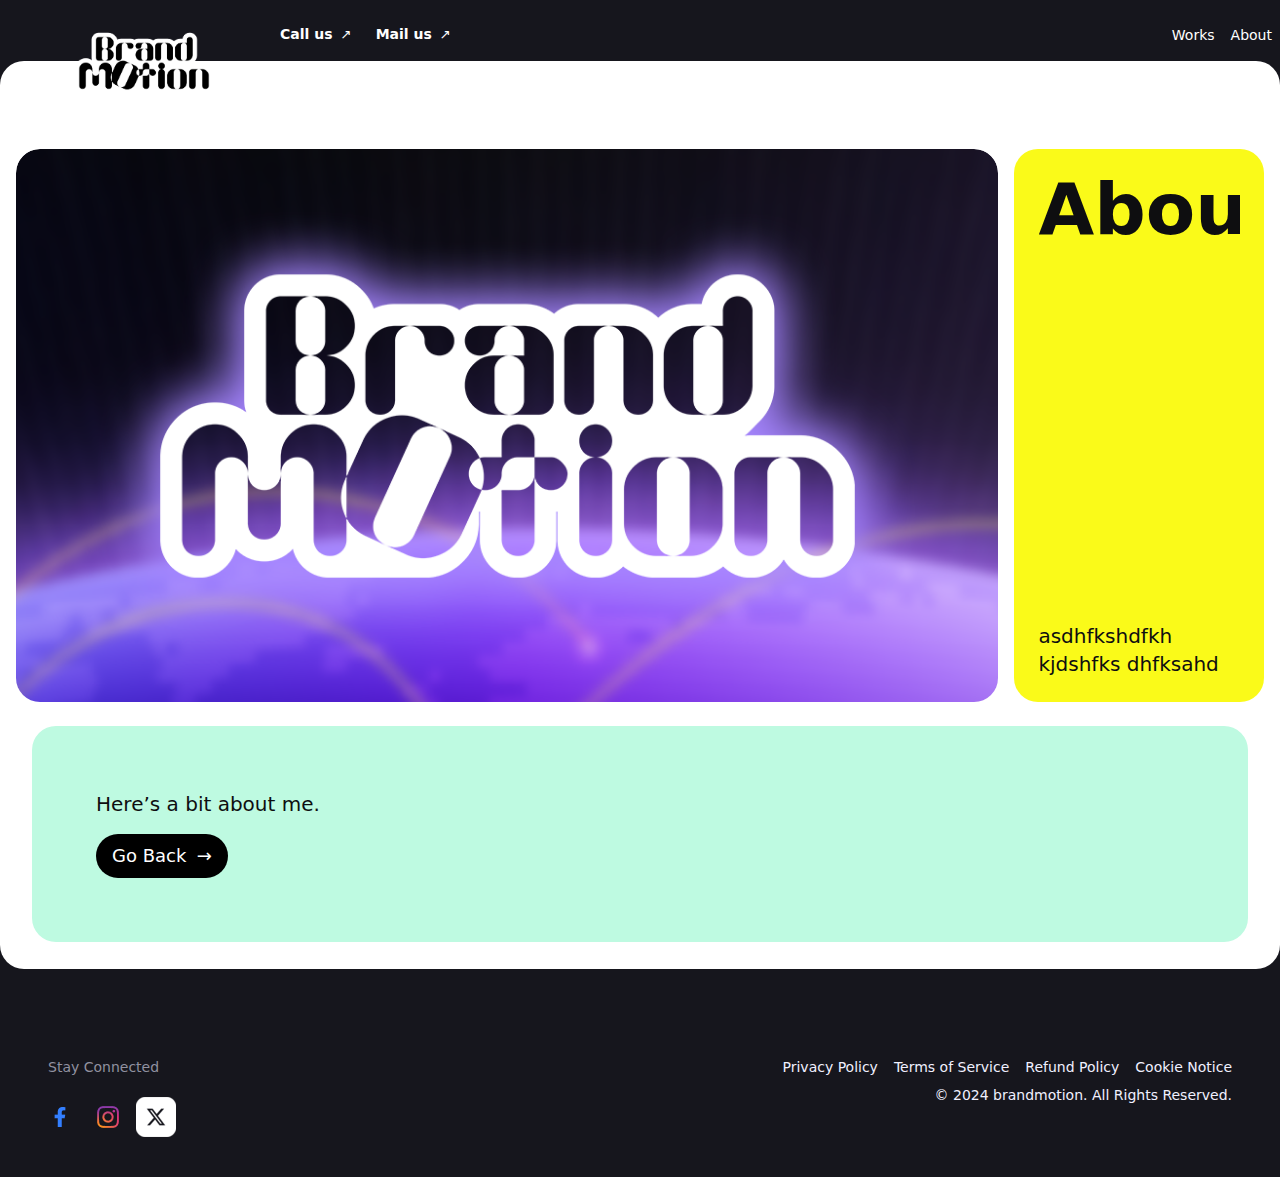
==== about/index.html @ 3990bb7c "1st commit" ====
<!DOCTYPE html>
<html lang="en" class="h-full min-h-screen font-sans subpixel-antialiased bg-twitch-eigengrau">
<head>
    <meta charset="utf-8">
    <meta name="viewport" content="width=device-width,initial-scale=1">
    <link rel="stylesheet" href="/css/app.css">
    <link rel="shortcut icon" href="/favicon.ico">
    <link rel="icon" type="image/png" sizes="16x16" href="/images/favicon-16x16.png">
    <link rel="icon" type="image/png" sizes="32x32" href="/images/favicon-32x32.png">
    <title>About | Brand Motion</title>
    
</head>
<body class="relative flex flex-col h-full min-h-screen">
    
<div class="z-10 flex flex-col -mb-6 text-white transition grow">
    <div class="hidden w-full mx-auto h-36 max-w-screen-2xl xl:inline-block">
  <nav class="w-full mx-auto text-white max-w-screen-2xl">
      <div class="relative z-10 flex flex-row items-center px-2">
          <div class="relative flex items-center justify-center w-48 mt-2 ml-10 shrink-0"><a
                  href="/" class="w-full aspect-w-2 aspect-h-1"><img
                      alt="Twitchcon Home" class="object-contain w-full h-full -mt-2"
                      src="/images/tc23_logo_clean.png"></a></div>
          <div class="flex flex-col justify-between flex-1 h-full py-6 ml-10 text-sm">
              <div>
                  <div class="flex flex-row items-center justify-center text-sm">
                      <div class="flex">
                          <div class="flex flex-row items-center gap-x-6">
                              <div class="flex flex-col"><a href="/about"
                                      class="group"><span
                                          class="arrow-↗ after:ml-2 group-hover:after:animate-[ne-arrow_.4s_ease-in_forwards]"><span
                                              class="font-semibold">Call us</span></span>
                                      <span class="block opacity-70"> </span></a></div>
                              <div class="flex flex-col"><a href="/"
                                      class="group"><span
                                          class="arrow-↗ after:ml-2 group-hover:after:animate-[ne-arrow_.4s_ease-in_forwards]"><span
                                              class="font-semibold">Mail us</span></span>
                                      <span class="block opacity-70"></span></a></div>
                          </div>
                      </div>
                      <div class="flex grow"></div>
                      <div>
                          <div class="flex flex-row items-center justify-center space-x-4 text-sm shrink-0"><a
                                  href="/posts/">Works</a>
                              <a href="/about/" target="_blank">About</a>
                          </div>
                      </div>
                  </div>
              </div>
              <div class="flex flex-row items-center h-10 mt-6 mr-4">
                  <div class="pr-4 my-auto grow">
                      <ul class="flex flex-row items-center text-base gap-x-6 text-twitch-eigengrau"></ul>
                  </div>
                  <div class="ml-auto text-black">
                      <ul class="flex gap-4"></ul>
                  </div>
              </div>
          </div>
      </div>
  </nav>
</div>
<nav class="z-50 w-full bg-twitch-white xl:hidden">
  <div class="relative overflow-y-scroll text-black bg-white" id="mobileMenuContainer">
      <div>
          <div class="flex flex-row items-center w-full px-2">
              <div class="flex items-start w-1/2 my-4 h-14"><a href="/"><img
                          aria-label="Mobile Navigation Icon" aria-haspopup="true" class="h-[72px] w-32"
                          src="/images/tc23_logo_no-pill.png" alt="TwitchCon Home"></a></div>
              <div class="flex items-start justify-end w-1/2 h-12 mr-3">
                  <button
                      id="menuToggleButton"
                      class="w-12 h-12 rounded-full"
                      aria-label="Open Menu">
                      <svg width="48" height="48" fill="none"
                          xmlns="http://www.w3.org/2000/svg" class="menu-icon">
                          <rect width="48" height="48" rx="24" fill="#9146ff"></rect>
                          <path fill="#fff" d="M15 18h18v2H15zm0 5h18v2H15zm0 5h12v2H15z"></path>
                      </svg>
                      <svg width="48" height="48" fill="none" xmlns="http://www.w3.org/2000/svg"
                          class="close-icon hidden">
                          <rect width="48" height="48" rx="24" fill="#9146ff"></rect>
                          <path
                              d="M18.414 17 17 18.414l5.588 5.588L17 29.59l1.414 1.414 5.588-5.588 5.588 5.588 1.414-1.414-5.588-5.588 5.588-5.588L29.59 17l-5.588 5.588L18.414 17z"
                              fill="#fff"></path>
                      </svg>
                  </button>
              </div>
          </div>
      </div>
      <div class="w-full py-2 overflow-x-auto bg-white-300 no-scrollbar">
          <div class="flex w-full mx-4">
              <ul class="flex flex-row items-center justify-center my-auto gap-x-2">
                  <li class="flex"><a href="/posts"
                          class="bg-black text-twitch-white text-lg px-4 py-2 max-w-full inline-block rounded-full truncate shrink-0">Featured Works</a></li>
                  <li class="flex"><a href="/about"
                          class="bg-black text-twitch-white text-lg px-4 py-2 max-w-full inline-block rounded-full truncate shrink-0">Contact us</a></li>
              </ul>
          </div>
      </div>
      <div class="z-50 w-full h-full mt-4 overflow-y-auto transition-all hidden" id="mobileNav">
          <ul class="flex flex-col gap-4">
              <li><a href="/about"
                      class="relative flex px-8 py-8 mx-8 bg-twitch-widow/20 hover:bg-widow/70 rounded-xl arrow-ne"><span
                          class="font-medium">About</span>:
                      <span class="mr-1 font-semibold"></span></a></li>
              <li><a href="/posts"
                      class="relative flex px-8 py-8 mx-8 bg-twitch-widow/20 hover:bg-widow/70 rounded-xl arrow-ne"><span
                          class="font-medium">Works</span>:
                      <span class="mr-1 font-semibold"></span></a></li>
          </ul>
          <ul class="flex flex-col gap-4"></ul>
          <ul class="flex flex-col mx-8 mt-8 text-black shrink-0">
              <li class="py-2 border-b"><a
                      href="/posts/"
                      target="_blank">Works</a></li>
              <li class="py-2 border-b"><a href="/about/"
                      target="_blank">About</a></li>
          </ul>
      </div>
  </div>
</nav>

<script>
  document.getElementById('menuToggleButton').addEventListener('click', function () {
    const mobileNav = document.getElementById('mobileNav');
    const menuIcon = document.querySelector('.menu-icon');
    const closeIcon = document.querySelector('.close-icon');

    mobileNav.classList.toggle('hidden');
    menuIcon.classList.toggle('hidden');
    closeIcon.classList.toggle('hidden');
  });
</script>

    <div class="w-full h-full pt-2 xl:pt-20 xl:-mt-[72px] pb-2 mx-auto space-y-2 bg-white lg:space-y-4 text-twitch-eigengrau rounded-b-3xl xl:rounded-3xl max-w-screen-2xl grow">
        <div :aria-hidden=showMobileNav class="w-full h-full pt-2 xl:pt-20 xl:-mt-[72px] pb-2 mx-auto space-y-2 bg-white lg:space-y-4 text-twitch-eigengrau rounded-b-3xl xl:rounded-3xl max-w-screen-2xl grow">
            <div class="px-2 lg:px-4" tw-impression-id>
                <div class="relative flex flex-col gap-2 lg:gap-4 xl:flex-row">
                    <div class="overflow-hidden xl:w-4/5">
                        <div class="overflow-hidden rounded-3xl">
                            <div class="overflow-hidden bg-white rounded-t-xl lg:rounded-t-3xl">
                                <div class="aspect-w-16 aspect-h-9">
                                    <a href="https://brandmotion.github.io/web/about/">
                                        <div class="h-full">
                                            
                                                <img src="/images/2024-highlights-1.png" alt="About" class="object-cover w-full h-full">
                                            
                                        </div>
                                    </a>
                                </div>
                            </div>
                        </div>
                    </div>
                    <div class="xl:w-1/5">
                        <div class="bg-twitch-lightning text-twitch-black p-6 rounded-3xl h-full">
                            <div class="h-full overflow-hidden">
                                <div class="relative flex flex-col justify-between h-full">
                                    <div class="mb-8 text-4xl shrink-0 grow">
                                        <h1>About</h1>
                                    </div>
                                    <div x-data=emotify class="text-xl">
                                        asdhfkshdfkh kjdshfks dhfksahd 
                                    </div>
                                </div>
                            </div>
                        </div>
                    </div>
                </div>
                <br>
                <section class="mx-2 lg:mx-4 bg-twitch-droid text-twitch-black rounded-3xl" tw-impression-id>
                    <div class="flex flex-col">
                        <div class="relative grid h-full grid-cols-1 gap-6 p-4 lg:gap-16 lg:grid-cols-2 lg:items-start lg:p-16">
                            <div class="h-full col-span-1">
                                <div class="flex flex-col flex-1 h-full gap-4 grow shrink-0 mt-auto">
                                    <div x-data=emotify class="text-xl"><p><p>Here&rsquo;s a bit about me.</p>
</p></div>
                                    <div class="w-full mt-auto">
                                        <div class="flex w-full h-full pills">
                                            <ul class="flex flex-wrap h-full gap-2 w-full items-end" aria-label="Pills">
                                                <li class="flex">
                                                    <a href="/" class="bg-black text-twitch-white text-lg px-4 py-2 max-w-full inline-block rounded-full truncate shrink-0 arrow-e hover:after:animate-[e-arrow_.4s_ease-in_forwards]">
                                                        Go Back
                                                    </a>
                                                </li>
                                            </ul>
                                        </div>
                                    </div>
                                </div>
                            </div>
                        </div>
                    </div>
                </section>
            </div>
        </div>
    </div>
    </main>

















<footer class="relative pb-10 text-sm" aria-labelledby="footer-heading" tw-impression-id="footer">
	<div class="px-12 pt-12 mx-auto mt-6 max-w-screen-2xl lg:pt-16 text-twitch-ice">
		<div class="grid grid-cols-1 sm:grid-cols-2 gap-x-4">
			<div class="grid grid-cols-1 lg:grid-cols-2">
				<div>
					<div class="mb-5 font-medium text-twitch-metalgear">
						<h3>Stay Connected</h3>
					</div>
					<ul class="flex flex-row -mx-2 gap-x-2">
						
						<li><a href="https://www.facebook.com/brandmotion" target="_blank"><img
									src="/images/Facebook.png" alt="Facebook"></a></li>
						<li><a href="https://www.instagram.com/brandmotion/" target="_blank"><img
									src="/images/Instagram.png" alt="Instagram"></a></li>
						
						<li><a href="https://twitter.com/brandmotion" target="_blank"><img
									src="/images/x-update.png" alt="x"></a></li>
					</ul>
				</div>
				<div class="mb-8 space-y-10 lg:space-x-24 lg:space-y-0 lg:mb-0"></div>
			</div>
			<div>
				<div class="flex items-end sm:justify-end grow">
					<div class="flex flex-col gap-y-2">
						<ul class="flex flex-col h-full gap-4 mt-auto xl:items-end xl:justify-end xl:flex-row">
							<a href="/">
								<li>Privacy Policy</li>
							</a><a href="/">
								<li>Terms of Service</li>
							</a><a href="/">
								<li>Refund Policy</li>
							</a><a href="/">
								<li>Cookie Notice</li>
							</a></ul>
						<div class="flex lg:items-end lg:justify-end">© 2024 brandmotion. All Rights
							Reserved.</div>
					</div>
				</div>
			</div>
		</div>
	</div>
</footer>


</div>












    
    <script src="/js/app.js"></script>
</body>
</html>
---- css/app.css ----
@font-face {
  font-family: roobert tw;
  src: url(../fonts/RoobertTW-BoldItalic.woff2)format('woff2'), url(../fonts/RoobertTW-BoldItalic.woff)format('woff');
  font-weight: 700;
  font-style: italic;
  font-display: swap
}

@font-face {
  font-family: roobert tw;
  src: url(../fonts/RoobertTW-Bold.woff2)format('woff2'), url(../fonts/RoobertTW-Bold.woff)format('woff');
  font-weight: 700;
  font-style: normal;
  font-display: swap
}

@font-face {
  font-family: roobert tw;
  src: url(../fonts/RoobertTW-Heavy.woff2)format('woff2'), url(../fonts/RoobertTW-Heavy.woff)format('woff');
  font-weight: 900;
  font-style: normal;
  font-display: swap
}

@font-face {
  font-family: roobert tw;
  src: url(../fonts/RoobertTW-Light.woff2)format('woff2'), url(../fonts/RoobertTW-Light.woff)format('woff');
  font-weight: 300;
  font-style: normal;
  font-display: swap
}

@font-face {
  font-family: roobert tw;
  src: url(../fonts/RoobertTW-HeavyItalic.woff2)format('woff2'), url(../fonts/RoobertTW-HeavyItalic.woff)format('woff');
  font-weight: 900;
  font-style: italic;
  font-display: swap
}

@font-face {
  font-family: roobert tw;
  src: url(../fonts/RoobertTW-LightItalic.woff2)format('woff2'), url(../fonts/RoobertTW-LightItalic.woff)format('woff');
  font-weight: 300;
  font-style: italic;
  font-display: swap
}

@font-face {
  font-family: roobert tw;
  src: url(../fonts/RoobertTW-Medium.woff2)format('woff2'), url(../fonts/RoobertTW-Medium.woff)format('woff');
  font-weight: 500;
  font-style: normal;
  font-display: swap
}

@font-face {
  font-family: roobert tw;
  src: url(../fonts/RoobertTW-MediumItalic.woff2)format('woff2'), url(../fonts/RoobertTW-MediumItalic.woff)format('woff');
  font-weight: 500;
  font-style: italic;
  font-display: swap
}

@font-face {
  font-family: roobert tw;
  src: url(../fonts/RoobertTW-Regular.woff2)format('woff2'), url(../fonts/RoobertTW-Regular.woff)format('woff');
  font-weight: 400;
  font-style: normal;
  font-display: swap
}

@font-face {
  font-family: roobert tw;
  src: url(../fonts/RoobertTW-SemiBoldItalic.woff2)format('woff2'), url(../fonts/RoobertTW-SemiBoldItalic.woff)format('woff');
  font-weight: 600;
  font-style: italic;
  font-display: swap
}

@font-face {
  font-family: roobert tw;
  src: url(../fonts/RoobertTW-SemiBold.woff2)format('woff2'), url(../fonts/RoobertTW-SemiBold.woff)format('woff');
  font-weight: 600;
  font-style: normal;
  font-display: swap
}

@font-face {
  font-family: roobert tw;
  src: url(../fonts/RoobertTW-RegularItalic.woff2)format('woff2'), url(../fonts/RoobertTW-RegularItalic.woff)format('woff');
  font-weight: 400;
  font-style: italic;
  font-display: swap
}

*,
::before,
::after {
  box-sizing: border-box;
  border-width: 0;
  border-style: solid;
  border-color: #e5e5e5
}

::before,
::after {
  --tw-content: ''
}

html {
  line-height: 1.5;
  -webkit-text-size-adjust: 100%;
  -moz-tab-size: 4;
  -o-tab-size: 4;
  tab-size: 4;
  font-family: Roobert TW, ui-sans-serif, system-ui, -apple-system, BlinkMacSystemFont, segoe ui, Roboto, helvetica neue, Arial, noto sans, sans-serif, apple color emoji, segoe ui emoji, segoe ui symbol, noto color emoji;
  font-feature-settings: normal;
  font-variation-settings: normal
}

body {
  margin: 0;
  line-height: inherit
}

hr {
  height: 0;
  color: inherit;
  border-top-width: 1px
}

abbr:where([title]) {
  -webkit-text-decoration: underline dotted;
  text-decoration: underline dotted
}

h1,
h2,
h3,
h4,
h5,
h6 {
  font-size: inherit;
  font-weight: inherit
}

a {
  color: inherit;
  text-decoration: inherit
}

b,
strong {
  font-weight: bolder
}

code,
kbd,
samp,
pre {
  font-family: ui-monospace, SFMono-Regular, Menlo, Monaco, Consolas, liberation mono, courier new, monospace;
  font-size: 1em
}

small {
  font-size: 80%
}

sub,
sup {
  font-size: 75%;
  line-height: 0;
  position: relative;
  vertical-align: baseline
}

sub {
  bottom: -.25em
}

sup {
  top: -.5em
}

table {
  text-indent: 0;
  border-color: inherit;
  border-collapse: collapse
}

button,
input,
optgroup,
select,
textarea {
  font-family: inherit;
  font-size: 100%;
  font-weight: inherit;
  line-height: inherit;
  color: inherit;
  margin: 0;
  padding: 0
}

button,
select {
  text-transform: none
}

button,
[type=button],
[type=reset],
[type=submit] {
  -webkit-appearance: button;
  background-color: transparent;
  background-image: none
}

:-moz-focusring {
  outline: auto
}

:-moz-ui-invalid {
  box-shadow: none
}

progress {
  vertical-align: baseline
}

::-webkit-inner-spin-button,
::-webkit-outer-spin-button {
  height: auto
}

[type=search] {
  -webkit-appearance: textfield;
  outline-offset: -2px
}

::-webkit-search-decoration {
  -webkit-appearance: none
}

::-webkit-file-upload-button {
  -webkit-appearance: button;
  font: inherit
}

summary {
  display: list-item
}

blockquote,
dl,
dd,
h1,
h2,
h3,
h4,
h5,
h6,
hr,
figure,
p,
pre {
  margin: 0
}

fieldset {
  margin: 0;
  padding: 0
}

legend {
  padding: 0
}

ol,
ul,
menu {
  list-style: none;
  margin: 0;
  padding: 0
}

textarea {
  resize: vertical
}

input::-moz-placeholder,
textarea::-moz-placeholder {
  opacity: 1;
  color: #a3a3a3
}

input::placeholder,
textarea::placeholder {
  opacity: 1;
  color: #a3a3a3
}

button,
[role=button] {
  cursor: pointer
}

:disabled {
  cursor: default
}

img,
svg,
video,
canvas,
audio,
iframe,
embed,
object {
  display: block;
  vertical-align: middle
}

img,
video {
  max-width: 100%;
  height: auto
}

[hidden] {
  display: none
}

*,
::before,
::after {
  --tw-border-spacing-x: 0;
  --tw-border-spacing-y: 0;
  --tw-translate-x: 0;
  --tw-translate-y: 0;
  --tw-rotate: 0;
  --tw-skew-x: 0;
  --tw-skew-y: 0;
  --tw-scale-x: 1;
  --tw-scale-y: 1;
  --tw-pan-x: ;
  --tw-pan-y: ;
  --tw-pinch-zoom: ;
  --tw-scroll-snap-strictness: proximity;
  --tw-ordinal: ;
  --tw-slashed-zero: ;
  --tw-numeric-figure: ;
  --tw-numeric-spacing: ;
  --tw-numeric-fraction: ;
  --tw-ring-inset: ;
  --tw-ring-offset-width: 0px;
  --tw-ring-offset-color: #fff;
  --tw-ring-color: rgb(59 130 246 / 0.5);
  --tw-ring-offset-shadow: 0 0 #0000;
  --tw-ring-shadow: 0 0 #0000;
  --tw-shadow: 0 0 #0000;
  --tw-shadow-colored: 0 0 #0000;
  --tw-blur: ;
  --tw-brightness: ;
  --tw-contrast: ;
  --tw-grayscale: ;
  --tw-hue-rotate: ;
  --tw-invert: ;
  --tw-saturate: ;
  --tw-sepia: ;
  --tw-drop-shadow: ;
  --tw-backdrop-blur: ;
  --tw-backdrop-brightness: ;
  --tw-backdrop-contrast: ;
  --tw-backdrop-grayscale: ;
  --tw-backdrop-hue-rotate: ;
  --tw-backdrop-invert: ;
  --tw-backdrop-opacity: ;
  --tw-backdrop-saturate: ;
  --tw-backdrop-sepia:
}

::backdrop {
  --tw-border-spacing-x: 0;
  --tw-border-spacing-y: 0;
  --tw-translate-x: 0;
  --tw-translate-y: 0;
  --tw-rotate: 0;
  --tw-skew-x: 0;
  --tw-skew-y: 0;
  --tw-scale-x: 1;
  --tw-scale-y: 1;
  --tw-pan-x: ;
  --tw-pan-y: ;
  --tw-pinch-zoom: ;
  --tw-scroll-snap-strictness: proximity;
  --tw-ordinal: ;
  --tw-slashed-zero: ;
  --tw-numeric-figure: ;
  --tw-numeric-spacing: ;
  --tw-numeric-fraction: ;
  --tw-ring-inset: ;
  --tw-ring-offset-width: 0px;
  --tw-ring-offset-color: #fff;
  --tw-ring-color: rgb(59 130 246 / 0.5);
  --tw-ring-offset-shadow: 0 0 #0000;
  --tw-ring-shadow: 0 0 #0000;
  --tw-shadow: 0 0 #0000;
  --tw-shadow-colored: 0 0 #0000;
  --tw-blur: ;
  --tw-brightness: ;
  --tw-contrast: ;
  --tw-grayscale: ;
  --tw-hue-rotate: ;
  --tw-invert: ;
  --tw-saturate: ;
  --tw-sepia: ;
  --tw-drop-shadow: ;
  --tw-backdrop-blur: ;
  --tw-backdrop-brightness: ;
  --tw-backdrop-contrast: ;
  --tw-backdrop-grayscale: ;
  --tw-backdrop-hue-rotate: ;
  --tw-backdrop-invert: ;
  --tw-backdrop-opacity: ;
  --tw-backdrop-saturate: ;
  --tw-backdrop-sepia:
}

.container {
  width: 100%
}

@media(min-width:640px) {
  .container {
    max-width: 640px
  }
}

@media(min-width:768px) {
  .container {
    max-width: 768px
  }
}

@media(min-width:1024px) {
  .container {
    max-width: 1024px
  }
}

@media(min-width:1280px) {
  .container {
    max-width: 1280px
  }
}

@media(min-width:1536px) {
  .container {
    max-width: 1536px
  }
}

.aspect-h-1 {
  --tw-aspect-h: 1
}

.aspect-h-16 {
  --tw-aspect-h: 16
}

.aspect-h-2 {
  --tw-aspect-h: 2
}

.aspect-h-3 {
  --tw-aspect-h: 3
}

.aspect-h-5 {
  --tw-aspect-h: 5
}

.aspect-h-8 {
  --tw-aspect-h: 8
}

.aspect-h-9 {
  --tw-aspect-h: 9
}

.aspect-h-\[1\.566\] {
  --tw-aspect-h: 1.566
}

.aspect-w-1 {
  position: relative;
  padding-bottom: calc(var(--tw-aspect-h)/var(--tw-aspect-w) * 100%);
  --tw-aspect-w: 1
}

.aspect-w-1>* {
  position: absolute;
  height: 100%;
  width: 100%;
  top: 0;
  right: 0;
  bottom: 0;
  left: 0
}

.aspect-w-16 {
  position: relative;
  padding-bottom: calc(var(--tw-aspect-h)/var(--tw-aspect-w) * 100%);
  --tw-aspect-w: 16
}

.aspect-w-16>* {
  position: absolute;
  height: 100%;
  width: 100%;
  top: 0;
  right: 0;
  bottom: 0;
  left: 0
}

.aspect-w-2 {
  position: relative;
  padding-bottom: calc(var(--tw-aspect-h)/var(--tw-aspect-w) * 100%);
  --tw-aspect-w: 2
}

.aspect-w-2>* {
  position: absolute;
  height: 100%;
  width: 100%;
  top: 0;
  right: 0;
  bottom: 0;
  left: 0
}

.aspect-w-3 {
  position: relative;
  padding-bottom: calc(var(--tw-aspect-h)/var(--tw-aspect-w) * 100%);
  --tw-aspect-w: 3
}

.aspect-w-3>* {
  position: absolute;
  height: 100%;
  width: 100%;
  top: 0;
  right: 0;
  bottom: 0;
  left: 0
}

.aspect-w-4 {
  position: relative;
  padding-bottom: calc(var(--tw-aspect-h)/var(--tw-aspect-w) * 100%);
  --tw-aspect-w: 4
}

.aspect-w-4>* {
  position: absolute;
  height: 100%;
  width: 100%;
  top: 0;
  right: 0;
  bottom: 0;
  left: 0
}

.aspect-w-9 {
  position: relative;
  padding-bottom: calc(var(--tw-aspect-h)/var(--tw-aspect-w) * 100%);
  --tw-aspect-w: 9
}

.aspect-w-9>* {
  position: absolute;
  height: 100%;
  width: 100%;
  top: 0;
  right: 0;
  bottom: 0;
  left: 0
}

.aspect-w-\[1\.6\] {
  position: relative;
  padding-bottom: calc(var(--tw-aspect-h)/var(--tw-aspect-w) * 100%);
  --tw-aspect-w: 1.6
}

.aspect-w-\[1\.6\]>* {
  position: absolute;
  height: 100%;
  width: 100%;
  top: 0;
  right: 0;
  bottom: 0;
  left: 0
}

.aspect-w-\[1\.9\] {
  position: relative;
  padding-bottom: calc(var(--tw-aspect-h)/var(--tw-aspect-w) * 100%);
  --tw-aspect-w: 1.9
}

.aspect-w-\[1\.9\]>* {
  position: absolute;
  height: 100%;
  width: 100%;
  top: 0;
  right: 0;
  bottom: 0;
  left: 0
}

.prose {
  color: var(--tw-prose-body);
  max-width: 65ch
}

.prose :where(p):not(:where([class~=not-prose] *)) {
  margin-top: 1.25em;
  margin-bottom: 1.25em
}

.prose :where([class~=lead]):not(:where([class~=not-prose] *)) {
  color: var(--tw-prose-lead);
  font-size: 1.25em;
  line-height: 1.6;
  margin-top: 1.2em;
  margin-bottom: 1.2em
}

.prose :where(a):not(:where([class~=not-prose] *)) {
  color: var(--tw-prose-links);
  text-decoration: underline;
  font-weight: 500
}

.prose :where(strong):not(:where([class~=not-prose] *)) {
  color: var(--tw-prose-bold);
  font-weight: 600
}

.prose :where(a strong):not(:where([class~=not-prose] *)) {
  color: inherit
}

.prose :where(blockquote strong):not(:where([class~=not-prose] *)) {
  color: inherit
}

.prose :where(thead th strong):not(:where([class~=not-prose] *)) {
  color: inherit
}

.prose :where(ol):not(:where([class~=not-prose] *)) {
  list-style-type: decimal;
  margin-top: 1.25em;
  margin-bottom: 1.25em;
  padding-left: 1.625em
}

.prose :where(ol[type=A]):not(:where([class~=not-prose] *)) {
  list-style-type: upper-alpha
}

.prose :where(ol[type=a]):not(:where([class~=not-prose] *)) {
  list-style-type: lower-alpha
}

.prose :where(ol[type=As]):not(:where([class~=not-prose] *)) {
  list-style-type: upper-alpha
}

.prose :where(ol[type=as]):not(:where([class~=not-prose] *)) {
  list-style-type: lower-alpha
}

.prose :where(ol[type=I]):not(:where([class~=not-prose] *)) {
  list-style-type: upper-roman
}

.prose :where(ol[type=i]):not(:where([class~=not-prose] *)) {
  list-style-type: lower-roman
}

.prose :where(ol[type=Is]):not(:where([class~=not-prose] *)) {
  list-style-type: upper-roman
}

.prose :where(ol[type=is]):not(:where([class~=not-prose] *)) {
  list-style-type: lower-roman
}

.prose :where(ol[type="1"]):not(:where([class~=not-prose] *)) {
  list-style-type: decimal
}

.prose :where(ul):not(:where([class~=not-prose] *)) {
  list-style-type: disc;
  margin-top: 1.25em;
  margin-bottom: 1.25em;
  padding-left: 1.625em
}

.prose :where(ol>li):not(:where([class~=not-prose] *))::marker {
  font-weight: 400;
  color: var(--tw-prose-counters)
}

.prose :where(ul>li):not(:where([class~=not-prose] *))::marker {
  color: var(--tw-prose-bullets)
}

.prose :where(hr):not(:where([class~=not-prose] *)) {
  border-color: var(--tw-prose-hr);
  border-top-width: 1px;
  margin-top: 3em;
  margin-bottom: 3em
}

.prose :where(blockquote):not(:where([class~=not-prose] *)) {
  font-weight: 500;
  font-style: italic;
  color: var(--tw-prose-quotes);
  border-left-width: .25rem;
  border-left-color: var(--tw-prose-quote-borders);
  quotes: "\201C" "\201D" "\2018" "\2019";
  margin-top: 1.6em;
  margin-bottom: 1.6em;
  padding-left: 1em
}

.prose :where(blockquote p:first-of-type):not(:where([class~=not-prose] *))::before {
  content: open-quote
}

.prose :where(blockquote p:last-of-type):not(:where([class~=not-prose] *))::after {
  content: close-quote
}

.prose :where(h1):not(:where([class~=not-prose] *)) {
  color: var(--tw-prose-headings);
  font-weight: 800;
  font-size: 2.25em;
  margin-top: 0;
  margin-bottom: .8888889em;
  line-height: 1.1111111
}

.prose :where(h1 strong):not(:where([class~=not-prose] *)) {
  font-weight: 900;
  color: inherit
}

.prose :where(h2):not(:where([class~=not-prose] *)) {
  color: var(--tw-prose-headings);
  font-weight: 700;
  font-size: 1.5em;
  margin-top: 2em;
  margin-bottom: 1em;
  line-height: 1.3333333
}

.prose :where(h2 strong):not(:where([class~=not-prose] *)) {
  font-weight: 800;
  color: inherit
}

.prose :where(h3):not(:where([class~=not-prose] *)) {
  color: var(--tw-prose-headings);
  font-weight: 600;
  font-size: 1.25em;
  margin-top: 1.6em;
  margin-bottom: .6em;
  line-height: 1.6
}

.prose :where(h3 strong):not(:where([class~=not-prose] *)) {
  font-weight: 700;
  color: inherit
}

.prose :where(h4):not(:where([class~=not-prose] *)) {
  color: var(--tw-prose-headings);
  font-weight: 600;
  margin-top: 1.5em;
  margin-bottom: .5em;
  line-height: 1.5
}

.prose :where(h4 strong):not(:where([class~=not-prose] *)) {
  font-weight: 700;
  color: inherit
}

.prose :where(img):not(:where([class~=not-prose] *)) {
  margin-top: 2em;
  margin-bottom: 2em
}

.prose :where(figure>*):not(:where([class~=not-prose] *)) {
  margin-top: 0;
  margin-bottom: 0
}

.prose :where(figcaption):not(:where([class~=not-prose] *)) {
  color: var(--tw-prose-captions);
  font-size: .875em;
  line-height: 1.4285714;
  margin-top: .8571429em
}

.prose :where(code):not(:where([class~=not-prose] *)) {
  color: var(--tw-prose-code);
  font-weight: 600;
  font-size: .875em
}

.prose :where(code):not(:where([class~=not-prose] *))::before {
  content: "`"
}

.prose :where(code):not(:where([class~=not-prose] *))::after {
  content: "`"
}

.prose :where(a code):not(:where([class~=not-prose] *)) {
  color: inherit
}

.prose :where(h1 code):not(:where([class~=not-prose] *)) {
  color: inherit
}

.prose :where(h2 code):not(:where([class~=not-prose] *)) {
  color: inherit;
  font-size: .875em
}

.prose :where(h3 code):not(:where([class~=not-prose] *)) {
  color: inherit;
  font-size: .9em
}

.prose :where(h4 code):not(:where([class~=not-prose] *)) {
  color: inherit
}

.prose :where(blockquote code):not(:where([class~=not-prose] *)) {
  color: inherit
}

.prose :where(thead th code):not(:where([class~=not-prose] *)) {
  color: inherit
}

.prose :where(pre):not(:where([class~=not-prose] *)) {
  color: var(--tw-prose-pre-code);
  background-color: var(--tw-prose-pre-bg);
  overflow-x: auto;
  font-weight: 400;
  font-size: .875em;
  line-height: 1.7142857;
  margin-top: 1.7142857em;
  margin-bottom: 1.7142857em;
  border-radius: .375rem;
  padding-top: .8571429em;
  padding-right: 1.1428571em;
  padding-bottom: .8571429em;
  padding-left: 1.1428571em
}

.prose :where(pre code):not(:where([class~=not-prose] *)) {
  background-color: transparent;
  border-width: 0;
  border-radius: 0;
  padding: 0;
  font-weight: inherit;
  color: inherit;
  font-size: inherit;
  font-family: inherit;
  line-height: inherit
}

.prose :where(pre code):not(:where([class~=not-prose] *))::before {
  content: none
}

.prose :where(pre code):not(:where([class~=not-prose] *))::after {
  content: none
}

.prose :where(table):not(:where([class~=not-prose] *)) {
  width: 100%;
  table-layout: auto;
  text-align: left;
  margin-top: 2em;
  margin-bottom: 2em;
  font-size: .875em;
  line-height: 1.7142857
}

.prose :where(thead):not(:where([class~=not-prose] *)) {
  border-bottom-width: 1px;
  border-bottom-color: var(--tw-prose-th-borders)
}

.prose :where(thead th):not(:where([class~=not-prose] *)) {
  color: var(--tw-prose-headings);
  font-weight: 600;
  vertical-align: bottom;
  padding-right: .5714286em;
  padding-bottom: .5714286em;
  padding-left: .5714286em
}

.prose :where(tbody tr):not(:where([class~=not-prose] *)) {
  border-bottom-width: 1px;
  border-bottom-color: var(--tw-prose-td-borders)
}

.prose :where(tbody tr:last-child):not(:where([class~=not-prose] *)) {
  border-bottom-width: 0
}

.prose :where(tbody td):not(:where([class~=not-prose] *)) {
  vertical-align: baseline
}

.prose :where(tfoot):not(:where([class~=not-prose] *)) {
  border-top-width: 1px;
  border-top-color: var(--tw-prose-th-borders)
}

.prose :where(tfoot td):not(:where([class~=not-prose] *)) {
  vertical-align: top
}

.prose {
  --tw-prose-body: #374151;
  --tw-prose-headings: #111827;
  --tw-prose-lead: #4b5563;
  --tw-prose-links: #111827;
  --tw-prose-bold: #111827;
  --tw-prose-counters: #6b7280;
  --tw-prose-bullets: #d1d5db;
  --tw-prose-hr: #e5e7eb;
  --tw-prose-quotes: #111827;
  --tw-prose-quote-borders: #e5e7eb;
  --tw-prose-captions: #6b7280;
  --tw-prose-code: #111827;
  --tw-prose-pre-code: #e5e7eb;
  --tw-prose-pre-bg: #1f2937;
  --tw-prose-th-borders: #d1d5db;
  --tw-prose-td-borders: #e5e7eb;
  --tw-prose-invert-body: #d1d5db;
  --tw-prose-invert-headings: #fff;
  --tw-prose-invert-lead: #9ca3af;
  --tw-prose-invert-links: #fff;
  --tw-prose-invert-bold: #fff;
  --tw-prose-invert-counters: #9ca3af;
  --tw-prose-invert-bullets: #4b5563;
  --tw-prose-invert-hr: #374151;
  --tw-prose-invert-quotes: #f3f4f6;
  --tw-prose-invert-quote-borders: #374151;
  --tw-prose-invert-captions: #9ca3af;
  --tw-prose-invert-code: #fff;
  --tw-prose-invert-pre-code: #d1d5db;
  --tw-prose-invert-pre-bg: rgb(0 0 0 / 50%);
  --tw-prose-invert-th-borders: #4b5563;
  --tw-prose-invert-td-borders: #374151;
  font-size: 1rem;
  line-height: 1.75
}

.prose :where(video):not(:where([class~=not-prose] *)) {
  margin-top: 2em;
  margin-bottom: 2em
}

.prose :where(figure):not(:where([class~=not-prose] *)) {
  margin-top: 2em;
  margin-bottom: 2em
}

.prose :where(li):not(:where([class~=not-prose] *)) {
  margin-top: .5em;
  margin-bottom: .5em
}

.prose :where(ol>li):not(:where([class~=not-prose] *)) {
  padding-left: .375em
}

.prose :where(ul>li):not(:where([class~=not-prose] *)) {
  padding-left: .375em
}

.prose :where(.prose>ul>li p):not(:where([class~=not-prose] *)) {
  margin-top: .75em;
  margin-bottom: .75em
}

.prose :where(.prose>ul>li>*:first-child):not(:where([class~=not-prose] *)) {
  margin-top: 1.25em
}

.prose :where(.prose>ul>li>*:last-child):not(:where([class~=not-prose] *)) {
  margin-bottom: 1.25em
}

.prose :where(.prose>ol>li>*:first-child):not(:where([class~=not-prose] *)) {
  margin-top: 1.25em
}

.prose :where(.prose>ol>li>*:last-child):not(:where([class~=not-prose] *)) {
  margin-bottom: 1.25em
}

.prose :where(ul ul, ul ol, ol ul, ol ol):not(:where([class~=not-prose] *)) {
  margin-top: .75em;
  margin-bottom: .75em
}

.prose :where(hr+*):not(:where([class~=not-prose] *)) {
  margin-top: 0
}

.prose :where(h2+*):not(:where([class~=not-prose] *)) {
  margin-top: 0
}

.prose :where(h3+*):not(:where([class~=not-prose] *)) {
  margin-top: 0
}

.prose :where(h4+*):not(:where([class~=not-prose] *)) {
  margin-top: 0
}

.prose :where(thead th:first-child):not(:where([class~=not-prose] *)) {
  padding-left: 0
}

.prose :where(thead th:last-child):not(:where([class~=not-prose] *)) {
  padding-right: 0
}

.prose :where(tbody td, tfoot td):not(:where([class~=not-prose] *)) {
  padding-top: .5714286em;
  padding-right: .5714286em;
  padding-bottom: .5714286em;
  padding-left: .5714286em
}

.prose :where(tbody td:first-child, tfoot td:first-child):not(:where([class~=not-prose] *)) {
  padding-left: 0
}

.prose :where(tbody td:last-child, tfoot td:last-child):not(:where([class~=not-prose] *)) {
  padding-right: 0
}

.prose :where(.prose>:first-child):not(:where([class~=not-prose] *)) {
  margin-top: 0
}

.prose :where(.prose>:last-child):not(:where([class~=not-prose] *)) {
  margin-bottom: 0
}

.prose-lg {
  font-size: 1.125rem;
  line-height: 1.7777778
}

.prose-lg :where(p):not(:where([class~=not-prose] *)) {
  margin-top: 1.3333333em;
  margin-bottom: 1.3333333em
}

.prose-lg :where([class~=lead]):not(:where([class~=not-prose] *)) {
  font-size: 1.2222222em;
  line-height: 1.4545455;
  margin-top: 1.0909091em;
  margin-bottom: 1.0909091em
}

.prose-lg :where(blockquote):not(:where([class~=not-prose] *)) {
  margin-top: 1.6666667em;
  margin-bottom: 1.6666667em;
  padding-left: 1em
}

.prose-lg :where(h1):not(:where([class~=not-prose] *)) {
  font-size: 2.6666667em;
  margin-top: 0;
  margin-bottom: .8333333em;
  line-height: 1
}

.prose-lg :where(h2):not(:where([class~=not-prose] *)) {
  font-size: 1.6666667em;
  margin-top: 1.8666667em;
  margin-bottom: 1.0666667em;
  line-height: 1.3333333
}

.prose-lg :where(h3):not(:where([class~=not-prose] *)) {
  font-size: 1.3333333em;
  margin-top: 1.6666667em;
  margin-bottom: .6666667em;
  line-height: 1.5
}

.prose-lg :where(h4):not(:where([class~=not-prose] *)) {
  margin-top: 1.7777778em;
  margin-bottom: .4444444em;
  line-height: 1.5555556
}

.prose-lg :where(img):not(:where([class~=not-prose] *)) {
  margin-top: 1.7777778em;
  margin-bottom: 1.7777778em
}

.prose-lg :where(video):not(:where([class~=not-prose] *)) {
  margin-top: 1.7777778em;
  margin-bottom: 1.7777778em
}

.prose-lg :where(figure):not(:where([class~=not-prose] *)) {
  margin-top: 1.7777778em;
  margin-bottom: 1.7777778em
}

.prose-lg :where(figure>*):not(:where([class~=not-prose] *)) {
  margin-top: 0;
  margin-bottom: 0
}

.prose-lg :where(figcaption):not(:where([class~=not-prose] *)) {
  font-size: .8888889em;
  line-height: 1.5;
  margin-top: 1em
}

.prose-lg :where(code):not(:where([class~=not-prose] *)) {
  font-size: .8888889em
}

.prose-lg :where(h2 code):not(:where([class~=not-prose] *)) {
  font-size: .8666667em
}

.prose-lg :where(h3 code):not(:where([class~=not-prose] *)) {
  font-size: .875em
}

.prose-lg :where(pre):not(:where([class~=not-prose] *)) {
  font-size: .8888889em;
  line-height: 1.75;
  margin-top: 2em;
  margin-bottom: 2em;
  border-radius: .375rem;
  padding-top: 1em;
  padding-right: 1.5em;
  padding-bottom: 1em;
  padding-left: 1.5em
}

.prose-lg :where(ol):not(:where([class~=not-prose] *)) {
  margin-top: 1.3333333em;
  margin-bottom: 1.3333333em;
  padding-left: 1.5555556em
}

.prose-lg :where(ul):not(:where([class~=not-prose] *)) {
  margin-top: 1.3333333em;
  margin-bottom: 1.3333333em;
  padding-left: 1.5555556em
}

.prose-lg :where(li):not(:where([class~=not-prose] *)) {
  margin-top: .6666667em;
  margin-bottom: .6666667em
}

.prose-lg :where(ol>li):not(:where([class~=not-prose] *)) {
  padding-left: .4444444em
}

.prose-lg :where(ul>li):not(:where([class~=not-prose] *)) {
  padding-left: .4444444em
}

.prose-lg :where(.prose-lg>ul>li p):not(:where([class~=not-prose] *)) {
  margin-top: .8888889em;
  margin-bottom: .8888889em
}

.prose-lg :where(.prose-lg>ul>li>*:first-child):not(:where([class~=not-prose] *)) {
  margin-top: 1.3333333em
}

.prose-lg :where(.prose-lg>ul>li>*:last-child):not(:where([class~=not-prose] *)) {
  margin-bottom: 1.3333333em
}

.prose-lg :where(.prose-lg>ol>li>*:first-child):not(:where([class~=not-prose] *)) {
  margin-top: 1.3333333em
}

.prose-lg :where(.prose-lg>ol>li>*:last-child):not(:where([class~=not-prose] *)) {
  margin-bottom: 1.3333333em
}

.prose-lg :where(ul ul, ul ol, ol ul, ol ol):not(:where([class~=not-prose] *)) {
  margin-top: .8888889em;
  margin-bottom: .8888889em
}

.prose-lg :where(hr):not(:where([class~=not-prose] *)) {
  margin-top: 3.1111111em;
  margin-bottom: 3.1111111em
}

.prose-lg :where(hr+*):not(:where([class~=not-prose] *)) {
  margin-top: 0
}

.prose-lg :where(h2+*):not(:where([class~=not-prose] *)) {
  margin-top: 0
}

.prose-lg :where(h3+*):not(:where([class~=not-prose] *)) {
  margin-top: 0
}

.prose-lg :where(h4+*):not(:where([class~=not-prose] *)) {
  margin-top: 0
}

.prose-lg :where(table):not(:where([class~=not-prose] *)) {
  font-size: .8888889em;
  line-height: 1.5
}

.prose-lg :where(thead th):not(:where([class~=not-prose] *)) {
  padding-right: .75em;
  padding-bottom: .75em;
  padding-left: .75em
}

.prose-lg :where(thead th:first-child):not(:where([class~=not-prose] *)) {
  padding-left: 0
}

.prose-lg :where(thead th:last-child):not(:where([class~=not-prose] *)) {
  padding-right: 0
}

.prose-lg :where(tbody td, tfoot td):not(:where([class~=not-prose] *)) {
  padding-top: .75em;
  padding-right: .75em;
  padding-bottom: .75em;
  padding-left: .75em
}

.prose-lg :where(tbody td:first-child, tfoot td:first-child):not(:where([class~=not-prose] *)) {
  padding-left: 0
}

.prose-lg :where(tbody td:last-child, tfoot td:last-child):not(:where([class~=not-prose] *)) {
  padding-right: 0
}

.prose-lg :where(.prose-lg>:first-child):not(:where([class~=not-prose] *)) {
  margin-top: 0
}

.prose-lg :where(.prose-lg>:last-child):not(:where([class~=not-prose] *)) {
  margin-bottom: 0
}

.prose-invert {
  --tw-prose-body: var(--tw-prose-invert-body);
  --tw-prose-headings: var(--tw-prose-invert-headings);
  --tw-prose-lead: var(--tw-prose-invert-lead);
  --tw-prose-links: var(--tw-prose-invert-links);
  --tw-prose-bold: var(--tw-prose-invert-bold);
  --tw-prose-counters: var(--tw-prose-invert-counters);
  --tw-prose-bullets: var(--tw-prose-invert-bullets);
  --tw-prose-hr: var(--tw-prose-invert-hr);
  --tw-prose-quotes: var(--tw-prose-invert-quotes);
  --tw-prose-quote-borders: var(--tw-prose-invert-quote-borders);
  --tw-prose-captions: var(--tw-prose-invert-captions);
  --tw-prose-code: var(--tw-prose-invert-code);
  --tw-prose-pre-code: var(--tw-prose-invert-pre-code);
  --tw-prose-pre-bg: var(--tw-prose-invert-pre-bg);
  --tw-prose-th-borders: var(--tw-prose-invert-th-borders);
  --tw-prose-td-borders: var(--tw-prose-invert-td-borders)
}

.sr-only {
  position: absolute;
  width: 1px;
  height: 1px;
  padding: 0;
  margin: -1px;
  overflow: hidden;
  clip: rect(0, 0, 0, 0);
  white-space: nowrap;
  border-width: 0
}

.pointer-events-none {
  pointer-events: none
}

.pointer-events-auto {
  pointer-events: auto
}

.\!visible {
  visibility: visible !important
}

.visible {
  visibility: visible
}

.static {
  position: static
}

.fixed {
  position: fixed
}

.absolute {
  position: absolute
}

.relative {
  position: relative
}

.sticky {
  position: sticky
}

.inset-0 {
  inset: 0
}

.inset-y-0 {
  top: 0;
  bottom: 0
}

.bottom-0 {
  bottom: 0
}

.bottom-1\/4 {
  bottom: 25%
}

.bottom-2 {
  bottom: .5rem
}

.bottom-4 {
  bottom: 1rem
}

.bottom-6 {
  bottom: 1.5rem
}

.bottom-8 {
  bottom: 2rem
}

.left-0 {
  left: 0
}

.left-1\/2 {
  left: 50%
}

.left-2 {
  left: .5rem
}

.right-0 {
  right: 0
}

.right-12 {
  right: 3rem
}

.right-2 {
  right: .5rem
}

.right-4 {
  right: 1rem
}

.right-6 {
  right: 1.5rem
}

.right-\[-1em\] {
  right: -1em
}

.top-0 {
  top: 0
}

.top-1\/2 {
  top: 50%
}

.top-\[-1em\] {
  top: -1em
}

.top-auto {
  top: auto
}

.z-10 {
  z-index: 10
}

.z-30 {
  z-index: 30
}

.z-50 {
  z-index: 50
}

.z-\[2\] {
  z-index: 2
}

.z-\[3\] {
  z-index: 3
}

.order-1 {
  order: 1
}

.order-2 {
  order: 2
}

.col-span-1 {
  grid-column: span 1/span 1
}

.col-span-2 {
  grid-column: span 2/span 2
}

.col-span-4 {
  grid-column: span 4/span 4
}

.col-span-5 {
  grid-column: span 5/span 5
}

.col-start-2 {
  grid-column-start: 2
}

.col-start-7 {
  grid-column-start: 7
}

.col-end-\[-1\] {
  grid-column-end: -1
}

.m-4 {
  margin: 1rem
}

.m-px {
  margin: 1px
}

.-mx-2 {
  margin-left: -.5rem;
  margin-right: -.5rem
}

.mx-0 {
  margin-left: 0;
  margin-right: 0
}

.mx-16 {
  margin-left: 4rem;
  margin-right: 4rem
}

.mx-2 {
  margin-left: .5rem;
  margin-right: .5rem
}

.mx-4 {
  margin-left: 1rem;
  margin-right: 1rem
}

.mx-5 {
  margin-left: 1.25rem;
  margin-right: 1.25rem
}

.mx-6 {
  margin-left: 1.5rem;
  margin-right: 1.5rem
}

.mx-8 {
  margin-left: 2rem;
  margin-right: 2rem
}

.mx-auto {
  margin-left: auto;
  margin-right: auto
}

.my-10 {
  margin-top: 2.5rem;
  margin-bottom: 2.5rem
}

.my-2 {
  margin-top: .5rem;
  margin-bottom: .5rem
}

.my-3 {
  margin-top: .75rem;
  margin-bottom: .75rem
}

.my-4 {
  margin-top: 1rem;
  margin-bottom: 1rem
}

.my-5 {
  margin-top: 1.25rem;
  margin-bottom: 1.25rem
}

.my-6 {
  margin-top: 1.5rem;
  margin-bottom: 1.5rem
}

.my-auto {
  margin-top: auto;
  margin-bottom: auto
}

.-mb-6 {
  margin-bottom: -1.5rem
}

.-mt-2 {
  margin-top: -.5rem
}

.mb-1 {
  margin-bottom: .25rem
}

.mb-12 {
  margin-bottom: 3rem
}

.mb-2 {
  margin-bottom: .5rem
}

.mb-24 {
  margin-bottom: 6rem
}

.mb-4 {
  margin-bottom: 1rem
}

.mb-5 {
  margin-bottom: 1.25rem
}

.mb-8 {
  margin-bottom: 2rem
}

.mb-auto {
  margin-bottom: auto
}

.ml-10 {
  margin-left: 2.5rem
}

.ml-2 {
  margin-left: .5rem
}

.ml-3 {
  margin-left: .75rem
}

.ml-4 {
  margin-left: 1rem
}

.ml-auto {
  margin-left: auto
}

.mr-0 {
  margin-right: 0
}

.mr-1 {
  margin-right: .25rem
}

.mr-16 {
  margin-right: 4rem
}

.mr-2 {
  margin-right: .5rem
}

.mr-3 {
  margin-right: .75rem
}

.mr-4 {
  margin-right: 1rem
}

.mr-\[\.2em\] {
  margin-right: .2em
}

.mt-1 {
  margin-top: .25rem
}

.mt-10 {
  margin-top: 2.5rem
}

.mt-12 {
  margin-top: 3rem
}

.mt-16 {
  margin-top: 4rem
}

.mt-2 {
  margin-top: .5rem
}

.mt-20 {
  margin-top: 5rem
}

.mt-28 {
  margin-top: 7rem
}

.mt-3 {
  margin-top: .75rem
}

.mt-4 {
  margin-top: 1rem;
  margin-bottom: 2rem;
}

.mt-6 {
  margin-top: 1.5rem
}

.mt-8 {
  margin-top: 2rem
}

.mt-auto {
  margin-top: auto
}

.box-border {
  box-sizing: border-box
}

.line-clamp-1 {
  overflow: hidden;
  display: -webkit-box;
  -webkit-box-orient: vertical;
  -webkit-line-clamp: 1
}

.line-clamp-2 {
  overflow: hidden;
  display: -webkit-box;
  -webkit-box-orient: vertical;
  -webkit-line-clamp: 2
}

.line-clamp-3 {
  overflow: hidden;
  display: -webkit-box;
  -webkit-box-orient: vertical;
  -webkit-line-clamp: 3
}

.line-clamp-4 {
  overflow: hidden;
  display: -webkit-box;
  -webkit-box-orient: vertical;
  -webkit-line-clamp: 4
}

.line-clamp-6 {
  overflow: hidden;
  display: -webkit-box;
  -webkit-box-orient: vertical;
  -webkit-line-clamp: 6
}

.block {
  display: block
}

.inline-block {
  display: inline-block
}

.inline {
  display: inline
}

.flex {
  display: flex
}

.table {
  display: table
}

.grid {
  display: grid
}

.contents {
  display: contents
}

.hidden {
  display: none
}

.aspect-1 {
  aspect-ratio: 1
}

.aspect-\[1\.89\/1\] {
  aspect-ratio: 1.89/1
}

.h-0 {
  height: 0
}

.h-1 {
  height: .25rem
}

.h-1\.5 {
  height: .375rem
}

.h-1\/3 {
  height: 33.333333%
}

.h-10 {
  height: 2.5rem
}

.h-12 {
  height: 3rem
}

.h-14 {
  height: 3.5rem
}

.h-2 {
  height: .5rem
}

.h-20 {
  height: 5rem
}

.h-24 {
  height: 6rem
}

.h-3 {
  height: .75rem
}

.h-36 {
  height: 9rem
}

.h-4 {
  height: 1rem
}

.h-5 {
  height: 1.25rem
}

.h-6 {
  height: 1.5rem
}

.h-96 {
  height: 24rem
}

.h-\[1em\] {
  height: 1em
}

.h-\[40\%\] {
  height: 40%
}

.h-\[72px\] {
  height: 72px
}

.h-\[76px\] {
  height: 76px
}

.h-full {
  height: 100%
}

.h-screen {
  height: 100vh
}

.max-h-0 {
  max-height: 0
}

.max-h-full {
  max-height: 100%
}

.min-h-full {
  min-height: 100%
}

.min-h-screen {
  min-height: 100vh
}

.w-0 {
  width: 0
}

.w-1\/2 {
  width: 50%
}

.w-1\/3 {
  width: 33.333333%
}

.w-10 {
  width: 2.5rem
}

.w-12 {
  width: 3rem
}

.w-14 {
  width: 3.5rem
}

.w-2 {
  width: .5rem
}

.w-2\/12 {
  width: 16.666667%
}

.w-24 {
  width: 6rem
}

.w-3\/4 {
  width: 75%
}

.w-32 {
  width: 8rem
}

.w-4 {
  width: 1rem
}

.w-4\/5 {
  width: 80%
}

.w-40 {
  width: 10rem
}

.w-48 {
  width: 12rem
}

.w-5 {
  width: 1.25rem
}

.w-56 {
  width: 14rem
}

.w-6 {
  width: 1.5rem
}

.w-6\/12 {
  width: 50%
}

.w-64 {
  width: 16rem
}

.w-96 {
  width: 24rem
}

.w-\[1em\] {
  width: 1em
}

.w-\[355\%\] {
  width: 355%
}

.w-full {
  width: 100%
}

.max-w-\[1920px\] {
  max-width: 1920px
}

.max-w-\[40\%\] {
  max-width: 40%
}

.max-w-\[45\%\] {
  max-width: 45%
}

.max-w-\[50\%\] {
  max-width: 50%
}

.max-w-full {
  max-width: 100%
}

.max-w-none {
  max-width: none
}

.max-w-screen-2xl {
  max-width: 1536px
}

.max-w-screen-sm {
  max-width: 640px
}

.max-w-xs {
  max-width: 20rem
}

.flex-1 {
  flex: 1
}

.flex-auto {
  flex: auto
}

.flex-none {
  flex: none
}

.flex-shrink-0 {
  flex-shrink: 0
}

.shrink {
  flex-shrink: 1
}

.shrink-0 {
  flex-shrink: 0
}

.flex-grow {
  flex-grow: 1
}

.flex-grow-0 {
  flex-grow: 0
}

.grow {
  flex-grow: 1
}

.origin-center {
  transform-origin: center
}

.origin-right {
  transform-origin: right
}

.origin-top-right {
  transform-origin: top right
}

.-translate-x-1\/2 {
  --tw-translate-x: -50%;
  transform: translate(var(--tw-translate-x), var(--tw-translate-y))rotate(var(--tw-rotate))skewX(var(--tw-skew-x))skewY(var(--tw-skew-y))scaleX(var(--tw-scale-x))scaleY(var(--tw-scale-y))
}

.-translate-x-\[1ch\] {
  --tw-translate-x: -1ch;
  transform: translate(var(--tw-translate-x), var(--tw-translate-y))rotate(var(--tw-rotate))skewX(var(--tw-skew-x))skewY(var(--tw-skew-y))scaleX(var(--tw-scale-x))scaleY(var(--tw-scale-y))
}

.-translate-x-full {
  --tw-translate-x: -100%;
  transform: translate(var(--tw-translate-x), var(--tw-translate-y))rotate(var(--tw-rotate))skewX(var(--tw-skew-x))skewY(var(--tw-skew-y))scaleX(var(--tw-scale-x))scaleY(var(--tw-scale-y))
}

.-translate-y-1\/2 {
  --tw-translate-y: -50%;
  transform: translate(var(--tw-translate-x), var(--tw-translate-y))rotate(var(--tw-rotate))skewX(var(--tw-skew-x))skewY(var(--tw-skew-y))scaleX(var(--tw-scale-x))scaleY(var(--tw-scale-y))
}

.translate-y-0 {
  --tw-translate-y: 0px;
  transform: translate(var(--tw-translate-x), var(--tw-translate-y))rotate(var(--tw-rotate))skewX(var(--tw-skew-x))skewY(var(--tw-skew-y))scaleX(var(--tw-scale-x))scaleY(var(--tw-scale-y))
}

.translate-y-1\/2 {
  --tw-translate-y: 50%;
  transform: translate(var(--tw-translate-x), var(--tw-translate-y))rotate(var(--tw-rotate))skewX(var(--tw-skew-x))skewY(var(--tw-skew-y))scaleX(var(--tw-scale-x))scaleY(var(--tw-scale-y))
}

.translate-y-full {
  --tw-translate-y: 100%;
  transform: translate(var(--tw-translate-x), var(--tw-translate-y))rotate(var(--tw-rotate))skewX(var(--tw-skew-x))skewY(var(--tw-skew-y))scaleX(var(--tw-scale-x))scaleY(var(--tw-scale-y))
}

.rotate-0 {
  --tw-rotate: 0deg;
  transform: translate(var(--tw-translate-x), var(--tw-translate-y))rotate(var(--tw-rotate))skewX(var(--tw-skew-x))skewY(var(--tw-skew-y))scaleX(var(--tw-scale-x))scaleY(var(--tw-scale-y))
}

.rotate-180 {
  --tw-rotate: 180deg;
  transform: translate(var(--tw-translate-x), var(--tw-translate-y))rotate(var(--tw-rotate))skewX(var(--tw-skew-x))skewY(var(--tw-skew-y))scaleX(var(--tw-scale-x))scaleY(var(--tw-scale-y))
}

.rotate-90 {
  --tw-rotate: 90deg;
  transform: translate(var(--tw-translate-x), var(--tw-translate-y))rotate(var(--tw-rotate))skewX(var(--tw-skew-x))skewY(var(--tw-skew-y))scaleX(var(--tw-scale-x))scaleY(var(--tw-scale-y))
}

.scale-100 {
  --tw-scale-x: 1;
  --tw-scale-y: 1;
  transform: translate(var(--tw-translate-x), var(--tw-translate-y))rotate(var(--tw-rotate))skewX(var(--tw-skew-x))skewY(var(--tw-skew-y))scaleX(var(--tw-scale-x))scaleY(var(--tw-scale-y))
}

.scale-95 {
  --tw-scale-x: .95;
  --tw-scale-y: .95;
  transform: translate(var(--tw-translate-x), var(--tw-translate-y))rotate(var(--tw-rotate))skewX(var(--tw-skew-x))skewY(var(--tw-skew-y))scaleX(var(--tw-scale-x))scaleY(var(--tw-scale-y))
}

.transform {
  transform: translate(var(--tw-translate-x), var(--tw-translate-y))rotate(var(--tw-rotate))skewX(var(--tw-skew-x))skewY(var(--tw-skew-y))scaleX(var(--tw-scale-x))scaleY(var(--tw-scale-y))
}

@keyframes pulse {
  50% {
    opacity: .5
  }
}

.animate-pulse {
  animation: pulse 2s cubic-bezier(.4, 0, .6, 1)infinite
}

.cursor-not-allowed {
  cursor: not-allowed
}

.cursor-pointer {
  cursor: pointer
}

.resize {
  resize: both
}

.snap-x {
  scroll-snap-type: x var(--tw-scroll-snap-strictness)
}

.snap-mandatory {
  --tw-scroll-snap-strictness: mandatory
}

.snap-start {
  scroll-snap-align: start
}

.snap-center {
  scroll-snap-align: center
}

.snap-always {
  scroll-snap-stop: always
}

.appearance-none {
  -webkit-appearance: none;
  -moz-appearance: none;
  appearance: none
}

.grid-cols-1 {
  grid-template-columns: repeat(1, minmax(0, 1fr))
}

.grid-cols-12 {
  grid-template-columns: repeat(12, minmax(0, 1fr))
}

.grid-cols-2 {
  grid-template-columns: repeat(2, minmax(0, 1fr))
}

.grid-cols-3 {
  grid-template-columns: repeat(3, minmax(0, 1fr))
}

.grid-cols-4 {
  grid-template-columns: repeat(4, minmax(0, 1fr))
}

.grid-cols-5 {
  grid-template-columns: repeat(5, minmax(0, 1fr))
}

.grid-cols-6 {
  grid-template-columns: repeat(6, minmax(0, 1fr))
}

.flex-row {
  flex-direction: row
}

.flex-col {
  flex-direction: column
}

.flex-wrap {
  flex-wrap: wrap
}

.items-start {
  align-items: flex-start
}

.items-end {
  align-items: flex-end
}

.items-center {
  align-items: center
}

.justify-start {
  justify-content: flex-start
}

.justify-end {
  justify-content: flex-end
}

.justify-center {
  justify-content: center
}

.justify-between {
  justify-content: space-between
}

.gap-2 {
  gap: .5rem
}

.gap-4 {
  gap: 1rem
}

.gap-6 {
  gap: 1.5rem
}

.gap-8 {
  gap: 2rem
}

.gap-x-10 {
  -moz-column-gap: 2.5rem;
  column-gap: 2.5rem
}

.gap-x-16 {
  -moz-column-gap: 4rem;
  column-gap: 4rem
}

.gap-x-2 {
  -moz-column-gap: .5rem;
  column-gap: .5rem
}

.gap-x-4 {
  -moz-column-gap: 1rem;
  column-gap: 1rem
}

.gap-x-6 {
  -moz-column-gap: 1.5rem;
  column-gap: 1.5rem
}

.gap-y-2 {
  row-gap: .5rem
}

.gap-y-4 {
  row-gap: 1rem
}

.space-x-1>:not([hidden])~:not([hidden]) {
  --tw-space-x-reverse: 0;
  margin-right: calc(.25rem * var(--tw-space-x-reverse));
  margin-left: calc(.25rem * calc(1 - var(--tw-space-x-reverse)))
}

.space-x-4>:not([hidden])~:not([hidden]) {
  --tw-space-x-reverse: 0;
  margin-right: calc(1rem * var(--tw-space-x-reverse));
  margin-left: calc(1rem * calc(1 - var(--tw-space-x-reverse)))
}

.space-y-10>:not([hidden])~:not([hidden]) {
  --tw-space-y-reverse: 0;
  margin-top: calc(2.5rem * calc(1 - var(--tw-space-y-reverse)));
  margin-bottom: calc(2.5rem * var(--tw-space-y-reverse))
}

.space-y-12>:not([hidden])~:not([hidden]) {
  --tw-space-y-reverse: 0;
  margin-top: calc(3rem * calc(1 - var(--tw-space-y-reverse)));
  margin-bottom: calc(3rem * var(--tw-space-y-reverse))
}

.space-y-2>:not([hidden])~:not([hidden]) {
  --tw-space-y-reverse: 0;
  margin-top: calc(.5rem * calc(1 - var(--tw-space-y-reverse)));
  margin-bottom: calc(.5rem * var(--tw-space-y-reverse))
}

.space-y-24>:not([hidden])~:not([hidden]) {
  --tw-space-y-reverse: 0;
  margin-top: calc(6rem * calc(1 - var(--tw-space-y-reverse)));
  margin-bottom: calc(6rem * var(--tw-space-y-reverse))
}

.space-y-4>:not([hidden])~:not([hidden]) {
  --tw-space-y-reverse: 0;
  margin-top: calc(1rem * calc(1 - var(--tw-space-y-reverse)));
  margin-bottom: calc(1rem * var(--tw-space-y-reverse))
}

.space-y-6>:not([hidden])~:not([hidden]) {
  --tw-space-y-reverse: 0;
  margin-top: calc(1.5rem * calc(1 - var(--tw-space-y-reverse)));
  margin-bottom: calc(1.5rem * var(--tw-space-y-reverse))
}

.divide-y>:not([hidden])~:not([hidden]) {
  --tw-divide-y-reverse: 0;
  border-top-width: calc(1px * calc(1 - var(--tw-divide-y-reverse)));
  border-bottom-width: calc(1px * var(--tw-divide-y-reverse))
}

.divide-gray-200>:not([hidden])~:not([hidden]) {
  --tw-divide-opacity: 1;
  border-color: rgb(229 229 229/var(--tw-divide-opacity))
}

.divide-gray-300>:not([hidden])~:not([hidden]) {
  --tw-divide-opacity: 1;
  border-color: rgb(212 212 212/var(--tw-divide-opacity))
}

.divide-white\/20>:not([hidden])~:not([hidden]) {
  border-color: rgb(255 255 255/.2)
}

.overflow-hidden {
  overflow: hidden
}

.overflow-x-auto {
  overflow-x: auto
}

.overflow-y-auto {
  overflow-y: auto
}

.overflow-x-hidden {
  overflow-x: hidden
}

.overflow-y-hidden {
  overflow-y: hidden
}

.overflow-y-scroll {
  overflow-y: scroll
}

.scroll-smooth {
  scroll-behavior: smooth
}

.truncate {
  overflow: hidden;
  text-overflow: ellipsis;
  white-space: nowrap
}

.whitespace-nowrap {
  white-space: nowrap
}

.break-all {
  word-break: break-all
}

.rounded {
  border-radius: .25rem
}

.rounded-2xl {
  border-radius: 1rem
}

.rounded-3xl {
  border-radius: 1.5rem
}

.rounded-full {
  border-radius: 9999px
}

.rounded-lg {
  border-radius: .5rem
}

.rounded-md {
  border-radius: .375rem
}

.rounded-xl {
  border-radius: .75rem
}

.rounded-b-3xl {
  border-bottom-right-radius: 1.5rem;
  border-bottom-left-radius: 1.5rem
}

.rounded-b-xl {
  border-bottom-right-radius: .75rem;
  border-bottom-left-radius: .75rem
}

.rounded-t-xl {
  border-top-left-radius: .75rem;
  border-top-right-radius: .75rem
}

.rounded-bl-3xl {
  border-bottom-left-radius: 1.5rem
}

.rounded-br-3xl {
  border-bottom-right-radius: 1.5rem
}

.border {
  border-width: 1px
}

.border-2 {
  border-width: 2px
}

.border-b {
  border-bottom-width: 1px
}

.border-b-2 {
  border-bottom-width: 2px
}

.border-dashed {
  border-style: dashed
}

.border-black {
  --tw-border-opacity: 1;
  border-color: rgb(0 0 0/var(--tw-border-opacity))
}

.border-black\/20 {
  border-color: rgb(0 0 0/.2)
}

.border-current {
  border-color: initial
}

.border-gray-300 {
  --tw-border-opacity: 1;
  border-color: rgb(212 212 212/var(--tw-border-opacity))
}

.border-gray-900 {
  --tw-border-opacity: 1;
  border-color: rgb(23 23 23/var(--tw-border-opacity))
}

.border-twitch-ice {
  --tw-border-opacity: 1;
  border-color: rgb(240 240 255/var(--tw-border-opacity))
}

.border-twitch-zero {
  --tw-border-opacity: 1;
  border-color: rgb(30 105 255/var(--tw-border-opacity))
}

.border-white\/20 {
  border-color: rgb(255 255 255/.2)
}

.bg-\[\#006441\] {
  --tw-bg-opacity: 1;
  background-color: rgb(0 100 65/var(--tw-bg-opacity))
}

.bg-black {
  --tw-bg-opacity: 1;
  background-color: rgb(0 0 0/var(--tw-bg-opacity))
}

.bg-black\/70 {
  background-color: rgb(0 0 0/.7)
}

.bg-blue-500 {
  --tw-bg-opacity: 1;
  background-color: rgb(59 130 246/var(--tw-bg-opacity))
}

.bg-gray-200 {
  --tw-bg-opacity: 1;
  background-color: rgb(229 229 229/var(--tw-bg-opacity))
}

.bg-gray-300 {
  --tw-bg-opacity: 1;
  background-color: rgb(212 212 212/var(--tw-bg-opacity))
}

.bg-gray-50 {
  --tw-bg-opacity: 1;
  background-color: rgb(250 250 250/var(--tw-bg-opacity))
}

.bg-green-400 {
  --tw-bg-opacity: 1;
  background-color: rgb(74 222 128/var(--tw-bg-opacity))
}

.bg-red-300 {
  --tw-bg-opacity: 1;
  background-color: rgb(252 165 165/var(--tw-bg-opacity))
}

.bg-red-500 {
  --tw-bg-opacity: 1;
  background-color: rgb(239 68 68/var(--tw-bg-opacity))
}

.bg-transparent {
  background-color: transparent
}

.bg-twitch-bandit {
  --tw-bg-opacity: 1;
  background-color: rgb(255 105 5/var(--tw-bg-opacity))
}

.bg-twitch-black {
  --tw-bg-opacity: 1;
  background-color: rgb(14 14 16/var(--tw-bg-opacity))
}

.bg-twitch-cuddle {
  --tw-bg-opacity: 1;
  background-color: rgb(250 30 210/var(--tw-bg-opacity))
}

.bg-twitch-diglett {
  --tw-bg-opacity: 1;
  background-color: rgb(144 75 28/var(--tw-bg-opacity))
}

.bg-twitch-dragon {
  --tw-bg-opacity: 1;
  background-color: rgb(130 5 180/var(--tw-bg-opacity))
}

.bg-twitch-droid {
  --tw-bg-opacity: 1;
  background-color: rgb(190 250 225/var(--tw-bg-opacity))
}

.bg-twitch-egg {
  --tw-bg-opacity: 1;
  background-color: rgb(0 250 5/var(--tw-bg-opacity))
}

.bg-twitch-eigengrau {
  --tw-bg-opacity: 1;
  background-color: rgb(22 22 29/var(--tw-bg-opacity))
}

.bg-twitch-felicia {
  --tw-bg-opacity: 1;
  background-color: rgb(87 190 230/var(--tw-bg-opacity))
}

.bg-twitch-forest {
  --tw-bg-opacity: 1;
  background-color: rgb(33 82 100/var(--tw-bg-opacity))
}

.bg-twitch-ice {
  --tw-bg-opacity: 1;
  background-color: rgb(240 240 255/var(--tw-bg-opacity))
}

.bg-twitch-isabelle {
  --tw-bg-opacity: 1;
  background-color: rgb(254 238 133/var(--tw-bg-opacity))
}

.bg-twitch-jiggle {
  --tw-bg-opacity: 1;
  background-color: rgb(250 180 255/var(--tw-bg-opacity))
}

.bg-twitch-ko {
  --tw-bg-opacity: 1;
  background-color: rgb(190 255 0/var(--tw-bg-opacity))
}

.bg-twitch-legend {
  --tw-bg-opacity: 1;
  background-color: rgb(105 255 195/var(--tw-bg-opacity))
}

.bg-twitch-lightning {
  --tw-bg-opacity: 1;
  background-color: rgb(250 250 25/var(--tw-bg-opacity))
}

.bg-twitch-link {
  --tw-bg-opacity: 1;
  background-color: rgb(0 100 65/var(--tw-bg-opacity))
}

.bg-twitch-mana {
  --tw-bg-opacity: 1;
  background-color: rgb(87 190 230/var(--tw-bg-opacity))
}

.bg-twitch-mega {
  --tw-bg-opacity: 1;
  background-color: rgb(0 250 250/var(--tw-bg-opacity))
}

.bg-twitch-metalgear\/20 {
  background-color: rgb(145 145 160/.2)
}

.bg-twitch-nights {
  --tw-bg-opacity: 1;
  background-color: rgb(65 20 95/var(--tw-bg-opacity))
}

.bg-twitch-osu {
  --tw-bg-opacity: 1;
  background-color: rgb(190 0 120/var(--tw-bg-opacity))
}

.bg-twitch-pacman {
  --tw-bg-opacity: 1;
  background-color: rgb(255 202 95/var(--tw-bg-opacity))
}

.bg-twitch-peach {
  --tw-bg-opacity: 1;
  background-color: rgb(252 102 117/var(--tw-bg-opacity))
}

.bg-twitch-purple {
  --tw-bg-opacity: 1;
  background-color: rgb(145 70 255/var(--tw-bg-opacity))
}

.bg-twitch-smoke {
  --tw-bg-opacity: 1;
  background-color: rgb(210 210 230/var(--tw-bg-opacity))
}

.bg-twitch-sniper {
  --tw-bg-opacity: 1;
  background-color: rgb(250 40 40/var(--tw-bg-opacity))
}

.bg-twitch-tangy {
  --tw-bg-opacity: 1;
  background-color: rgb(253 178 16/var(--tw-bg-opacity))
}

.bg-twitch-white {
  --tw-bg-opacity: 1;
  background-color: rgb(255 255 255/var(--tw-bg-opacity))
}

.bg-twitch-widow {
  --tw-bg-opacity: 1;
  background-color: rgb(191 171 255/var(--tw-bg-opacity))
}

.bg-twitch-widow\/20 {
  background-color: rgb(191 171 255/.2)
}

.bg-twitch-wiggle {
  --tw-bg-opacity: 1;
  background-color: rgb(255 141 255/var(--tw-bg-opacity))
}

.bg-twitch-wipeout {
  --tw-bg-opacity: 1;
  background-color: rgb(0 200 175/var(--tw-bg-opacity))
}

.bg-twitch-worm {
  --tw-bg-opacity: 1;
  background-color: rgb(250 205 205/var(--tw-bg-opacity))
}

.bg-twitch-zerg {
  --tw-bg-opacity: 1;
  background-color: rgb(119 35 69/var(--tw-bg-opacity))
}

.bg-twitch-zero {
  --tw-bg-opacity: 1;
  background-color: rgb(30 105 255/var(--tw-bg-opacity))
}

.bg-white {
  --tw-bg-opacity: 1;
  background-color: rgb(255 255 255/var(--tw-bg-opacity))
}

.bg-gradient-to-r {
  background-image: linear-gradient(to right, var(--tw-gradient-stops))
}

.bg-none {
  background-image: none
}

.fill-black {
  fill: #000
}

.fill-twitch-zero {
  fill: #1e69ff
}

.object-contain {
  -o-object-fit: contain;
  object-fit: contain
}

.object-cover {
  -o-object-fit: cover;
  object-fit: cover
}

.p-10 {
  padding: 2.5rem
}

.p-12 {
  padding: 3rem
}

.p-2 {
  padding: .5rem
}

.p-3 {
  padding: .75rem
}

.p-4 {
  padding: 1rem
}

.p-6 {
  padding: 1.5rem
}

.p-8 {
  padding: 2rem
}

.px-12 {
  padding-left: 3rem;
  padding-right: 3rem
}

.px-2 {
  padding-left: .5rem;
  padding-right: .5rem
}

.px-4 {
  padding-left: 1rem;
  padding-right: 1rem
}

.px-6 {
  padding-left: 1.5rem;
  padding-right: 1.5rem
}

.px-8 {
  padding-left: 2rem;
  padding-right: 2rem
}

.py-1 {
  padding-top: .25rem;
  padding-bottom: .25rem
}

.py-12 {
  padding-top: 3rem;
  padding-bottom: 3rem
}

.py-16 {
  padding-top: 4rem;
  padding-bottom: 4rem
}

.py-2 {
  padding-top: .5rem;
  padding-bottom: .5rem
}

.py-20 {
  padding-top: 5rem;
  padding-bottom: 5rem
}

.py-3 {
  padding-top: .75rem;
  padding-bottom: .75rem
}

.py-4 {
  padding-top: 1rem;
  padding-bottom: 1rem
}

.py-5 {
  padding-top: 1.25rem;
  padding-bottom: 1.25rem
}

.py-6 {
  padding-top: 1.5rem;
  padding-bottom: 1.5rem
}

.py-8 {
  padding-top: 2rem;
  padding-bottom: 2rem
}

.pb-10 {
  padding-bottom: 2.5rem
}

.pb-16 {
  padding-bottom: 4rem
}

.pb-2 {
  padding-bottom: .5rem
}

.pb-4 {
  padding-bottom: 1rem
}

.pb-40 {
  padding-bottom: 10rem
}

.pb-5 {
  padding-bottom: 1.25rem
}

.pb-6 {
  padding-bottom: 1.5rem
}

.pb-8 {
  padding-bottom: 2rem
}

.pl-2 {
  padding-left: .5rem
}

.pr-1 {
  padding-right: .25rem
}

.pr-4 {
  padding-right: 1rem
}

.pr-6 {
  padding-right: 1.5rem
}

.pr-\[\.2em\] {
  padding-right: .2em
}

.pt-0 {
  padding-top: 0
}

.pt-0\.5 {
  padding-top: .125rem
}

.pt-12 {
  padding-top: 3rem
}

.pt-2 {
  padding-top: .5rem
}

.pt-4 {
  padding-top: 1rem
}

.pt-6 {
  padding-top: 1.5rem
}

.pt-8 {
  padding-top: 2rem
}

.pt-\[30\%\] {
  padding-top: 30%
}

.text-left {
  text-align: left
}

.text-center {
  text-align: center
}

.text-right {
  text-align: right
}

.align-middle {
  vertical-align: middle
}

.font-sans {
  font-family: Roobert TW, ui-sans-serif, system-ui, -apple-system, BlinkMacSystemFont, segoe ui, Roboto, helvetica neue, Arial, noto sans, sans-serif, apple color emoji, segoe ui emoji, segoe ui symbol, noto color emoji
}

.text-2xl {
  font-size: 1.5rem;
  line-height: 2rem
}

.text-3xl {
  font-size: 1.875rem;
  line-height: 2.25rem
}

.text-4xl {
  font-size: 2.25rem;
  line-height: 2.5rem
}

.text-5xl {
  font-size: 3rem;
  line-height: 1
}

.text-7xl {
  font-size: 4.5rem;
  line-height: 1
}

.text-\[14px\] {
  font-size: 14px
}

.text-base {
  font-size: 1rem;
  line-height: 1.5rem
}

.text-lg {
  font-size: 1.125rem;
  line-height: 1.75rem
}

.text-sm {
  font-size: .875rem;
  line-height: 1.25rem
}

.text-xl {
  font-size: 1.25rem;
  line-height: 1.75rem
}

.text-xs {
  font-size: .75rem;
  line-height: 1rem
}

.font-bold {
  font-weight: 700
}

.font-medium {
  font-weight: 500
}

.font-normal {
  font-weight: 400
}

.font-semibold {
  font-weight: 600
}

.italic {
  font-style: italic
}

.leading-5 {
  line-height: 1.25rem
}

.leading-7 {
  line-height: 1.75rem
}

.leading-\[17px\] {
  line-height: 17px
}

.leading-snug {
  line-height: 1.375
}

.leading-tight {
  line-height: 1.25
}

.tracking-\[-\.03em\] {
  letter-spacing: -.03em
}

.tracking-tight {
  letter-spacing: -.025em
}

.tracking-tighter {
  letter-spacing: -.05em
}

.\!text-black {
  --tw-text-opacity: 1 !important;
  color: rgb(0 0 0/var(--tw-text-opacity)) !important
}

.text-\[\#848494\] {
  --tw-text-opacity: 1;
  color: rgb(132 132 148/var(--tw-text-opacity))
}

.text-black {
  --tw-text-opacity: 1;
  color: rgb(0 0 0/var(--tw-text-opacity))
}

.text-current {
  color: currentColor
}

.text-gray-200 {
  --tw-text-opacity: 1;
  color: rgb(229 229 229/var(--tw-text-opacity))
}

.text-gray-400 {
  --tw-text-opacity: 1;
  color: rgb(163 163 163/var(--tw-text-opacity))
}

.text-gray-500 {
  --tw-text-opacity: 1;
  color: rgb(115 115 115/var(--tw-text-opacity))
}

.text-gray-600 {
  --tw-text-opacity: 1;
  color: rgb(82 82 82/var(--tw-text-opacity))
}

.text-gray-800 {
  --tw-text-opacity: 1;
  color: rgb(38 38 38/var(--tw-text-opacity))
}

.text-gray-900 {
  --tw-text-opacity: 1;
  color: rgb(23 23 23/var(--tw-text-opacity))
}

.text-green-400 {
  --tw-text-opacity: 1;
  color: rgb(74 222 128/var(--tw-text-opacity))
}

.text-orange-400 {
  --tw-text-opacity: 1;
  color: rgb(251 146 60/var(--tw-text-opacity))
}

.text-twitch-black {
  --tw-text-opacity: 1;
  color: rgb(14 14 16/var(--tw-text-opacity))
}

.text-twitch-cuddle {
  --tw-text-opacity: 1;
  color: rgb(250 30 210/var(--tw-text-opacity))
}

.text-twitch-eigengrau {
  --tw-text-opacity: 1;
  color: rgb(22 22 29/var(--tw-text-opacity))
}

.text-twitch-ice {
  --tw-text-opacity: 1;
  color: rgb(240 240 255/var(--tw-text-opacity))
}

.text-twitch-metalgear {
  --tw-text-opacity: 1;
  color: rgb(145 145 160/var(--tw-text-opacity))
}

.text-twitch-purple {
  --tw-text-opacity: 1;
  color: rgb(145 70 255/var(--tw-text-opacity))
}

.text-twitch-white {
  --tw-text-opacity: 1;
  color: rgb(255 255 255/var(--tw-text-opacity))
}

.text-twitch-zero {
  --tw-text-opacity: 1;
  color: rgb(30 105 255/var(--tw-text-opacity))
}

.text-white {
  --tw-text-opacity: 1;
  color: rgb(255 255 255/var(--tw-text-opacity))
}

.underline {
  text-decoration-line: underline
}

.subpixel-antialiased {
  -webkit-font-smoothing: auto;
  -moz-osx-font-smoothing: auto
}

.opacity-0 {
  opacity: 0
}

.opacity-10 {
  opacity: .1
}

.opacity-100 {
  opacity: 1
}

.opacity-25 {
  opacity: .25
}

.opacity-50 {
  opacity: .5
}

.opacity-70 {
  opacity: .7
}

.shadow {
  --tw-shadow: 0 1px 3px 0 rgb(0 0 0 / 0.1), 0 1px 2px -1px rgb(0 0 0 / 0.1);
  --tw-shadow-colored: 0 1px 3px 0 var(--tw-shadow-color), 0 1px 2px -1px var(--tw-shadow-color);
  box-shadow: var(--tw-ring-offset-shadow, 0 0 #0000), var(--tw-ring-shadow, 0 0 #0000), var(--tw-shadow)
}

.shadow-2xl {
  --tw-shadow: 0 25px 50px -12px rgb(0 0 0 / 0.25);
  --tw-shadow-colored: 0 25px 50px -12px var(--tw-shadow-color);
  box-shadow: var(--tw-ring-offset-shadow, 0 0 #0000), var(--tw-ring-shadow, 0 0 #0000), var(--tw-shadow)
}

.shadow-lg {
  --tw-shadow: 0 10px 15px -3px rgb(0 0 0 / 0.1), 0 4px 6px -4px rgb(0 0 0 / 0.1);
  --tw-shadow-colored: 0 10px 15px -3px var(--tw-shadow-color), 0 4px 6px -4px var(--tw-shadow-color);
  box-shadow: var(--tw-ring-offset-shadow, 0 0 #0000), var(--tw-ring-shadow, 0 0 #0000), var(--tw-shadow)
}

.outline-none {
  outline: 2px solid transparent;
  outline-offset: 2px
}

.ring-1 {
  --tw-ring-offset-shadow: var(--tw-ring-inset) 0 0 0 var(--tw-ring-offset-width) var(--tw-ring-offset-color);
  --tw-ring-shadow: var(--tw-ring-inset) 0 0 0 calc(1px + var(--tw-ring-offset-width)) var(--tw-ring-color);
  box-shadow: var(--tw-ring-offset-shadow), var(--tw-ring-shadow), var(--tw-shadow, 0 0 #0000)
}

.ring-black {
  --tw-ring-opacity: 1;
  --tw-ring-color: rgb(0 0 0 / var(--tw-ring-opacity))
}

.ring-opacity-5 {
  --tw-ring-opacity: 0.05
}

.blur {
  --tw-blur: blur(8px);
  filter: var(--tw-blur)var(--tw-brightness)var(--tw-contrast)var(--tw-grayscale)var(--tw-hue-rotate)var(--tw-invert)var(--tw-saturate)var(--tw-sepia)var(--tw-drop-shadow)
}

.filter {
  filter: var(--tw-blur)var(--tw-brightness)var(--tw-contrast)var(--tw-grayscale)var(--tw-hue-rotate)var(--tw-invert)var(--tw-saturate)var(--tw-sepia)var(--tw-drop-shadow)
}

.transition {
  transition-property: color, background-color, border-color, text-decoration-color, fill, stroke, opacity, box-shadow, transform, filter, -webkit-backdrop-filter;
  transition-property: color, background-color, border-color, text-decoration-color, fill, stroke, opacity, box-shadow, transform, filter, backdrop-filter;
  transition-property: color, background-color, border-color, text-decoration-color, fill, stroke, opacity, box-shadow, transform, filter, backdrop-filter, -webkit-backdrop-filter;
  transition-timing-function: cubic-bezier(.4, 0, .2, 1);
  transition-duration: 150ms
}

.transition-all {
  transition-property: all;
  transition-timing-function: cubic-bezier(.4, 0, .2, 1);
  transition-duration: 150ms
}

.transition-colors {
  transition-property: color, background-color, border-color, text-decoration-color, fill, stroke;
  transition-timing-function: cubic-bezier(.4, 0, .2, 1);
  transition-duration: 150ms
}

.transition-opacity {
  transition-property: opacity;
  transition-timing-function: cubic-bezier(.4, 0, .2, 1);
  transition-duration: 150ms
}

.transition-transform {
  transition-property: transform;
  transition-timing-function: cubic-bezier(.4, 0, .2, 1);
  transition-duration: 150ms
}

.duration-100 {
  transition-duration: 100ms
}

.duration-1000 {
  transition-duration: 1000ms
}

.duration-150 {
  transition-duration: 150ms
}

.duration-200 {
  transition-duration: 200ms
}

.duration-300 {
  transition-duration: 300ms
}

.duration-500 {
  transition-duration: 500ms
}

.duration-700 {
  transition-duration: 700ms
}

.duration-75 {
  transition-duration: 75ms
}

.ease-in {
  transition-timing-function: cubic-bezier(.4, 0, 1, 1)
}

.ease-in-out {
  transition-timing-function: cubic-bezier(.4, 0, .2, 1)
}

.ease-out {
  transition-timing-function: cubic-bezier(0, 0, .2, 1)
}

.line-clamp-1 {
  overflow: hidden;
  display: -webkit-box;
  -webkit-box-orient: vertical;
  -webkit-line-clamp: 1
}

.line-clamp-2 {
  overflow: hidden;
  display: -webkit-box;
  -webkit-box-orient: vertical;
  -webkit-line-clamp: 2
}

.line-clamp-3 {
  overflow: hidden;
  display: -webkit-box;
  -webkit-box-orient: vertical;
  -webkit-line-clamp: 3
}

.line-clamp-4 {
  overflow: hidden;
  display: -webkit-box;
  -webkit-box-orient: vertical;
  -webkit-line-clamp: 4
}

.line-clamp-6 {
  overflow: hidden;
  display: -webkit-box;
  -webkit-box-orient: vertical;
  -webkit-line-clamp: 6
}

.\[bookshop\:core\/image\/translated\] {
  bookshop: core/image/translated
}

.\[bookshop\:core\/image\] {
  bookshop: core/image
}

.\[bookshop\:core\/pill\] {
  bookshop: core/pill
}

.\[bookshop\:modal_grid\/item\!\] {
  bookshop: modal grid/item !
}

.\[bookshop\:question\] {
  bookshop: question
}

.\[bookshop\:sponsors\/sponsor\!\] {
  bookshop: sponsors/sponsor !
}

.\[bookshop\:submodule\/library\/core\/image\/translated\] {
  bookshop: submodule/library/core/image/translated
}

.\[bookshop\:submodule\/library\/core\/image\] {
  bookshop: submodule/library/core/image
}

.\[bookshop\:submodule\/library\/core\/pill\] {
  bookshop: submodule/library/core/pill
}

.\[bookshop\:submodule\/specialty\/twitchcon\/modal_grid\/item\!\] {
  bookshop: submodule/specialty/twitchcon/modal grid/item !
}

.\[bookshop\:submodule\/specialty\/twitchcon\/question\] {
  bookshop: submodule/specialty/twitchcon/question
}

.\[bookshop\:submodule\/specialty\/twitchcon\/sponsors\/sponsor\!\] {
  bookshop: submodule/specialty/twitchcon/sponsors/sponsor !
}

.\[bookshop\:submodule\/specialty\/twitchcon\/teams\/event\] {
  bookshop: submodule/specialty/twitchcon/teams/event
}

.\[bookshop\:submodule\/specialty\/twitchcon\/teams\/team\] {
  bookshop: submodule/specialty/twitchcon/teams/team
}

.\[bookshop\:teams\/event\] {
  bookshop: teams/event
}

.\[bookshop\:teams\/team\] {
  bookshop: teams/team
}

.\[transform\:rotate\(90deg\)_translateX\(100\%\)\] {
  transform: rotate(90deg)translateX(100%)
}

[x-cloak] {
  display: none !important
}

.divider+.divider {
  display: none
}

mark {
  --tw-bg-opacity: 1;
  background-color: rgb(145 70 255/var(--tw-bg-opacity));
  --tw-text-opacity: 1;
  color: rgb(255 255 255/var(--tw-text-opacity))
}

.twitch-button {
  display: inline-block;
  width: auto;
  border-width: 1px;
  --tw-border-opacity: 1;
  border-color: rgb(145 70 255/var(--tw-border-opacity));
  padding-left: 2rem;
  padding-right: 2rem;
  padding-top: .5rem;
  padding-bottom: .5rem;
  --tw-text-opacity: 1;
  color: rgb(145 70 255/var(--tw-text-opacity));
  transition-property: color, background-color, border-color, text-decoration-color, fill, stroke;
  transition-timing-function: cubic-bezier(.4, 0, .2, 1);
  transition-duration: 150ms
}

.twitch-button:hover {
  --tw-border-opacity: 1;
  border-color: rgb(14 14 16/var(--tw-border-opacity));
  --tw-text-opacity: 1;
  color: rgb(14 14 16/var(--tw-text-opacity))
}

.twitch-button-primary {
  display: inline-block;
  width: auto;
  border-width: 1px;
  --tw-bg-opacity: 1;
  background-color: rgb(255 255 255/var(--tw-bg-opacity));
  padding-left: 2rem;
  padding-right: 2rem;
  padding-top: .5rem;
  padding-bottom: .5rem;
  --tw-text-opacity: 1;
  color: rgb(145 70 255/var(--tw-text-opacity));
  transition-property: color, background-color, border-color, text-decoration-color, fill, stroke;
  transition-timing-function: cubic-bezier(.4, 0, .2, 1);
  transition-duration: 150ms
}

.twitch-button-primary:hover {
  --tw-border-opacity: 1;
  border-color: rgb(14 14 16/var(--tw-border-opacity));
  --tw-bg-opacity: 1;
  background-color: rgb(14 14 16/var(--tw-bg-opacity))
}

.dynamic-gradient {
  background-image: linear-gradient(to right, var(--tw-gradient-stops));
  background-image: linear-gradient(to bottom, var(--stop-1, #aaa), var(--stop-2, #bbb), var(--stop-3, #ccc), var(--stop-4, #ddd))
}

.dynamic-gradient-to-r {
  background-image: linear-gradient(to right, var(--tw-gradient-stops));
  background-image: linear-gradient(to right, var(--stop-1, #aaa), var(--stop-2, #bbb), var(--stop-3, #ccc), var(--stop-4, #ddd))
}

html {
  scroll-behavior: smooth
}

.with-arrow:after {
  padding-right: 2rem;
  display: inline-block;
  content: "↗";
  width: 2rem
}

[x-cloak] {
  display: none !important
}

.no-scrollbar::-webkit-scrollbar {
  height: 0;
  width: 0;
  display: none
}

div::-webkit-scrollbar:horizontal {
  height: 0;
  width: 0;
  display: none
}

div::-webkit-scrollbar-thumb:horizontal {
  display: none
}

.with-links a {
  --tw-text-opacity: 1;
  color: rgb(145 70 255/var(--tw-text-opacity));
  transition-property: color, background-color, border-color, text-decoration-color, fill, stroke;
  transition-timing-function: cubic-bezier(.4, 0, .2, 1);
  transition-duration: 150ms
}

.with-links a:hover {
  --tw-text-opacity: 1;
  color: rgb(240 240 255/var(--tw-text-opacity))
}

h1 {
  margin-bottom: 2rem;
  font-size: 3rem;
  line-height: 1;
  font-weight: 700
}

@media(min-width:768px) {
  h1 {
    font-size: 4.5rem;
    line-height: 1
  }
}

.arrow-w,
.arrow-← {
  --tw-content: "←"
}

.arrow-w::before,
.arrow-←::before {
  display: inline-block;
  font-size: .95em;
  --tw-content: "←";
  content: "←"
}

.arrow-←:hover::after,
.arrow-w:hover::after {
  display: inline-block;
  --arrow-x-shift: 1.5ex;
  --arrow-y-shift: 1.5ex;
  --animation: w-arrow .15s ease-in forwards animation: var(--animation)
}

.arrow-e,
.arrow-→ {
  --tw-content: "→"
}

.arrow-e::after,
.arrow-→::after {
  display: inline-block;
  margin-left: .4ch;
  --tw-content: "→";
  content: "→"
}

.arrow-e:hover::after,
.arrow-→ :hover::after {
  display: inline-block;
  --arrow-x-shift: 1.5ex;
  --arrow-y-shift: 1.5ex;
  --animation: e-arrow ease-in forwards animation-duration: .15s animation: var(--animation)
}

.arrow-↗::after,
.arrow-ne::after {
  display: inline-block;
  --tw-content: "↗";
  font-size: .95em;
  content: "↗"
}

.arrow-↗,
.arrow-ne {
  --tw-content: "↗"
}

.arrow-↗::after,
.arrow-ne::after {
  display: inline-block;
  --tw-content: "↗";
  font-size: .95em;
  content: "↗"
}

.arrow-↗:hover::after,
.arrow-ne:hover::after {
  display: inline-block;
  --arrow-x-shift: 1.5ex;
  --arrow-y-shift: 1.5ex;
  --animation: newarrow--out .15s ease-in forwards, newarrow--in .2s ease-in .15s forwards;
  animation: var(--animation)
}

@keyframes ne-arrow {
  0% {
    --initial-clip-path: inset(0 0 0 0);
    transform: translateX(0);
    transform: translateY(0);
    clip-path: inset(0 0 0 0);
    -webkit-clip-path: var(--initial-clip-path)
  }

  49% {
    transform: translate3d(1.5ex, -1.5ex, 0);
    -webkit-clip-path: inset(100% 100% 100% 100%);
    clip-path: inset(100% 100% 100% 100%)
  }

  50% {
    transform: translate3d(-1.5ex, 1.5ex, 0);
    -webkit-clip-path: inset(100% 100% 100% 100%);
    clip-path: inset(100% 100% 100% 100%)
  }

  100% {
    -webkit-clip-path: inset(0 0 0 0);
    clip-path: inset(0 0 0 0)
  }
}

.arrow-s,
.arrow-↓ {
  --tw-content: "↓"
}

.arrow-s::after,
.arrow-↓::after {
  --tw-content: "↓";
  content: "↓";
  display: inline-block
}

.arrow-s:hover::after,
.arrow-↓:hover::after {
  display: inline-block;
  --arrow-x-shift: 0px;
  --arrow-y-shift: -1.5ex;
  --animation: s-arrow--out .15s ease-in forwards, s-arrow--in .2s ease-in .15s forwards, s-arrow--finish .0s ease-in .0s forwards;
  animation: var(--animation)
}

@keyframes s-arrow {
  0% {
    --initial-clip-path: inset(0 0 0 0);
    transform: translateX(0);
    transform: translateY(0);
    clip-path: inset(0 0 0 0);
    -webkit-clip-path: var(--initial-clip-path)
  }

  49% {
    transform: translate3d(0, 1.5ex, 0);
    -webkit-clip-path: inset(100% 100% 100% 100%);
    clip-path: inset(100% 100% 100% 100%)
  }

  50% {
    transform: translate3d(0, -1.5ex, 0);
    -webkit-clip-path: inset(100% 100% 100% 100%);
    clip-path: inset(100% 100% 100% 100%)
  }

  100% {}
}

@keyframes w-arrow {
  0% {
    --initial-clip-path: inset(0 0 0 0);
    transform: translateX(0);
    transform: translateY(0);
    clip-path: inset(0 0 0 0);
    -webkit-clip-path: var(--initial-clip-path)
  }

  49% {
    transform: translate3d(-1.5ex, 0, 0)
  }

  50% {
    transform: translate3d(1.5ex, 0, 0)
  }

  100% {}
}

@keyframes e-arrow {
  0% {
    --initial-clip-path: inset(0 0 0 0);
    transform: translateX(0);
    transform: translateY(0);
    clip-path: inset(0 0 0 0);
    -webkit-clip-path: var(--initial-clip-path)
  }

  49% {
    transform: translate3d(1.5ex, 0, 0);
    -webkit-clip-path: inset(100% 100% 100% 100%);
    clip-path: inset(100% 100% 100% 100%)
  }

  50% {
    transform: translate3d(-1.5ex, 0, 0);
    -webkit-clip-path: inset(100% 100% 100% 100%);
    clip-path: inset(100% 100% 100% 100%)
  }

  100% {
    -webkit-clip-path: inset(0 0 0 0);
    clip-path: inset(0 0 0 0)
  }
}

@media(min-width:640px) {
  .sm\:aspect-h-1 {
    --tw-aspect-h: 1
  }

  .sm\:aspect-w-1 {
    position: relative;
    padding-bottom: calc(var(--tw-aspect-h)/var(--tw-aspect-w) * 100%);
    --tw-aspect-w: 1
  }

  .sm\:aspect-w-1>* {
    position: absolute;
    height: 100%;
    width: 100%;
    top: 0;
    right: 0;
    bottom: 0;
    left: 0
  }
}

@media(min-width:1024px) {
  .lg\:aspect-h-9 {
    --tw-aspect-h: 9
  }

  .lg\:aspect-w-16 {
    position: relative;
    padding-bottom: calc(var(--tw-aspect-h)/var(--tw-aspect-w) * 100%);
    --tw-aspect-w: 16
  }

  .lg\:aspect-w-16>* {
    position: absolute;
    height: 100%;
    width: 100%;
    top: 0;
    right: 0;
    bottom: 0;
    left: 0
  }

  .lg\:prose-lg {
    font-size: 1.125rem;
    line-height: 1.7777778
  }

  .lg\:prose-lg :where(p):not(:where([class~=not-prose] *)) {
    margin-top: 1.3333333em;
    margin-bottom: 1.3333333em
  }

  .lg\:prose-lg :where([class~=lead]):not(:where([class~=not-prose] *)) {
    font-size: 1.2222222em;
    line-height: 1.4545455;
    margin-top: 1.0909091em;
    margin-bottom: 1.0909091em
  }

  .lg\:prose-lg :where(blockquote):not(:where([class~=not-prose] *)) {
    margin-top: 1.6666667em;
    margin-bottom: 1.6666667em;
    padding-left: 1em
  }

  .lg\:prose-lg :where(h1):not(:where([class~=not-prose] *)) {
    font-size: 2.6666667em;
    margin-top: 0;
    margin-bottom: .8333333em;
    line-height: 1
  }

  .lg\:prose-lg :where(h2):not(:where([class~=not-prose] *)) {
    font-size: 1.6666667em;
    margin-top: 1.8666667em;
    margin-bottom: 1.0666667em;
    line-height: 1.3333333
  }

  .lg\:prose-lg :where(h3):not(:where([class~=not-prose] *)) {
    font-size: 1.3333333em;
    margin-top: 1.6666667em;
    margin-bottom: .6666667em;
    line-height: 1.5
  }

  .lg\:prose-lg :where(h4):not(:where([class~=not-prose] *)) {
    margin-top: 1.7777778em;
    margin-bottom: .4444444em;
    line-height: 1.5555556
  }

  .lg\:prose-lg :where(img):not(:where([class~=not-prose] *)) {
    margin-top: 1.7777778em;
    margin-bottom: 1.7777778em
  }

  .lg\:prose-lg :where(video):not(:where([class~=not-prose] *)) {
    margin-top: 1.7777778em;
    margin-bottom: 1.7777778em
  }

  .lg\:prose-lg :where(figure):not(:where([class~=not-prose] *)) {
    margin-top: 1.7777778em;
    margin-bottom: 1.7777778em
  }

  .lg\:prose-lg :where(figure>*):not(:where([class~=not-prose] *)) {
    margin-top: 0;
    margin-bottom: 0
  }

  .lg\:prose-lg :where(figcaption):not(:where([class~=not-prose] *)) {
    font-size: .8888889em;
    line-height: 1.5;
    margin-top: 1em
  }

  .lg\:prose-lg :where(code):not(:where([class~=not-prose] *)) {
    font-size: .8888889em
  }

  .lg\:prose-lg :where(h2 code):not(:where([class~=not-prose] *)) {
    font-size: .8666667em
  }

  .lg\:prose-lg :where(h3 code):not(:where([class~=not-prose] *)) {
    font-size: .875em
  }

  .lg\:prose-lg :where(pre):not(:where([class~=not-prose] *)) {
    font-size: .8888889em;
    line-height: 1.75;
    margin-top: 2em;
    margin-bottom: 2em;
    border-radius: .375rem;
    padding-top: 1em;
    padding-right: 1.5em;
    padding-bottom: 1em;
    padding-left: 1.5em
  }

  .lg\:prose-lg :where(ol):not(:where([class~=not-prose] *)) {
    margin-top: 1.3333333em;
    margin-bottom: 1.3333333em;
    padding-left: 1.5555556em
  }

  .lg\:prose-lg :where(ul):not(:where([class~=not-prose] *)) {
    margin-top: 1.3333333em;
    margin-bottom: 1.3333333em;
    padding-left: 1.5555556em
  }

  .lg\:prose-lg :where(li):not(:where([class~=not-prose] *)) {
    margin-top: .6666667em;
    margin-bottom: .6666667em
  }

  .lg\:prose-lg :where(ol>li):not(:where([class~=not-prose] *)) {
    padding-left: .4444444em
  }

  .lg\:prose-lg :where(ul>li):not(:where([class~=not-prose] *)) {
    padding-left: .4444444em
  }

  .lg\:prose-lg :where(.lg\:prose-lg>ul>li p):not(:where([class~=not-prose] *)) {
    margin-top: .8888889em;
    margin-bottom: .8888889em
  }

  .lg\:prose-lg :where(.lg\:prose-lg>ul>li>*:first-child):not(:where([class~=not-prose] *)) {
    margin-top: 1.3333333em
  }

  .lg\:prose-lg :where(.lg\:prose-lg>ul>li>*:last-child):not(:where([class~=not-prose] *)) {
    margin-bottom: 1.3333333em
  }

  .lg\:prose-lg :where(.lg\:prose-lg>ol>li>*:first-child):not(:where([class~=not-prose] *)) {
    margin-top: 1.3333333em
  }

  .lg\:prose-lg :where(.lg\:prose-lg>ol>li>*:last-child):not(:where([class~=not-prose] *)) {
    margin-bottom: 1.3333333em
  }

  .lg\:prose-lg :where(ul ul, ul ol, ol ul, ol ol):not(:where([class~=not-prose] *)) {
    margin-top: .8888889em;
    margin-bottom: .8888889em
  }

  .lg\:prose-lg :where(hr):not(:where([class~=not-prose] *)) {
    margin-top: 3.1111111em;
    margin-bottom: 3.1111111em
  }

  .lg\:prose-lg :where(hr+*):not(:where([class~=not-prose] *)) {
    margin-top: 0
  }

  .lg\:prose-lg :where(h2+*):not(:where([class~=not-prose] *)) {
    margin-top: 0
  }

  .lg\:prose-lg :where(h3+*):not(:where([class~=not-prose] *)) {
    margin-top: 0
  }

  .lg\:prose-lg :where(h4+*):not(:where([class~=not-prose] *)) {
    margin-top: 0
  }

  .lg\:prose-lg :where(table):not(:where([class~=not-prose] *)) {
    font-size: .8888889em;
    line-height: 1.5
  }

  .lg\:prose-lg :where(thead th):not(:where([class~=not-prose] *)) {
    padding-right: .75em;
    padding-bottom: .75em;
    padding-left: .75em
  }

  .lg\:prose-lg :where(thead th:first-child):not(:where([class~=not-prose] *)) {
    padding-left: 0
  }

  .lg\:prose-lg :where(thead th:last-child):not(:where([class~=not-prose] *)) {
    padding-right: 0
  }

  .lg\:prose-lg :where(tbody td, tfoot td):not(:where([class~=not-prose] *)) {
    padding-top: .75em;
    padding-right: .75em;
    padding-bottom: .75em;
    padding-left: .75em
  }

  .lg\:prose-lg :where(tbody td:first-child, tfoot td:first-child):not(:where([class~=not-prose] *)) {
    padding-left: 0
  }

  .lg\:prose-lg :where(tbody td:last-child, tfoot td:last-child):not(:where([class~=not-prose] *)) {
    padding-right: 0
  }

  .lg\:prose-lg :where(.lg\:prose-lg>:first-child):not(:where([class~=not-prose] *)) {
    margin-top: 0
  }

  .lg\:prose-lg :where(.lg\:prose-lg>:last-child):not(:where([class~=not-prose] *)) {
    margin-bottom: 0
  }
}

@media(min-width:1280px) {
  .xl\:aspect-w-4 {
    position: relative;
    padding-bottom: calc(var(--tw-aspect-h)/var(--tw-aspect-w) * 100%);
    --tw-aspect-w: 4
  }

  .xl\:aspect-w-4>* {
    position: absolute;
    height: 100%;
    width: 100%;
    top: 0;
    right: 0;
    bottom: 0;
    left: 0
  }
}

.after\:absolute::after {
  content: var(--tw-content);
  position: absolute
}

.after\:bottom-\[-\.1em\]::after {
  content: var(--tw-content);
  bottom: -.1em
}

.after\:left-0::after {
  content: var(--tw-content);
  left: 0
}

.after\:ml-2::after {
  content: var(--tw-content);
  margin-left: .5rem
}

.after\:h-\[\.1em\]::after {
  content: var(--tw-content);
  height: .1em
}

.after\:w-0::after {
  content: var(--tw-content);
  width: 0
}

.after\:w-full::after {
  content: var(--tw-content);
  width: 100%
}

.after\:bg-black::after {
  content: var(--tw-content);
  --tw-bg-opacity: 1;
  background-color: rgb(0 0 0/var(--tw-bg-opacity))
}

.after\:pl-2::after {
  content: var(--tw-content);
  padding-left: .5rem
}

.after\:text-\[1\.25ch\]::after {
  content: var(--tw-content);
  font-size: 1.25ch
}

.after\:leading-5::after {
  content: var(--tw-content);
  line-height: 1.25rem
}

.after\:tracking-tight::after {
  content: var(--tw-content);
  letter-spacing: -.025em
}

.after\:transition-all::after {
  content: var(--tw-content);
  transition-property: all;
  transition-timing-function: cubic-bezier(.4, 0, .2, 1);
  transition-duration: 150ms
}

.after\:duration-500::after {
  content: var(--tw-content);
  transition-duration: 500ms
}

.after\:ease-in-out::after {
  content: var(--tw-content);
  transition-timing-function: cubic-bezier(.4, 0, .2, 1)
}

.after\:content-\[\'\2192\'\]::after {
  --tw-content: '→';
  content: var(--tw-content)
}

.first\:ml-2:first-child {
  margin-left: .5rem
}

.first\:border-t:first-child {
  border-top-width: 1px
}

.first\:pt-0:first-child {
  padding-top: 0
}

.last\:mb-0:last-child {
  margin-bottom: 0
}

.last\:mr-0:last-child {
  margin-right: 0
}

.last\:border-b-0:last-child {
  border-bottom-width: 0
}

.last\:text-twitch-purple:last-child {
  --tw-text-opacity: 1;
  color: rgb(145 70 255/var(--tw-text-opacity))
}

.hover\:cursor-pointer:hover {
  cursor: pointer
}

.hover\:bg-\[\#2B2B38\]\/70:hover {
  background-color: rgb(43 43 56/.7)
}

.hover\:bg-gray-100:hover {
  --tw-bg-opacity: 1;
  background-color: rgb(245 245 245/var(--tw-bg-opacity))
}

.hover\:bg-twitch-ice\/70:hover {
  background-color: rgb(240 240 255/.7)
}

.hover\:bg-twitch-smoke\/75:hover {
  background-color: rgb(210 210 230/.75)
}

.hover\:text-gray-900:hover {
  --tw-text-opacity: 1;
  color: rgb(23 23 23/var(--tw-text-opacity))
}

.hover\:text-twitch-purple:hover {
  --tw-text-opacity: 1;
  color: rgb(145 70 255/var(--tw-text-opacity))
}

.hover\:text-white:hover {
  --tw-text-opacity: 1;
  color: rgb(255 255 255/var(--tw-text-opacity))
}

.hover\:after\:animate-\[e-arrow_\.4s_ease-in_forwards\]:hover::after {
  content: var(--tw-content);
  animation: e-arrow .4s ease-in forwards
}

.hover\:after\:animate-\[s-arrow_\.4s_ease-in_forwards\]:hover::after {
  content: var(--tw-content);
  animation: s-arrow .4s ease-in forwards
}

.focus\:text-white:focus {
  --tw-text-opacity: 1;
  color: rgb(255 255 255/var(--tw-text-opacity))
}

.focus\:outline-none:focus {
  outline: 2px solid transparent;
  outline-offset: 2px
}

.focus\:outline-0:focus {
  outline-width: 0
}

.focus\:ring-2:focus {
  --tw-ring-offset-shadow: var(--tw-ring-inset) 0 0 0 var(--tw-ring-offset-width) var(--tw-ring-offset-color);
  --tw-ring-shadow: var(--tw-ring-inset) 0 0 0 calc(2px + var(--tw-ring-offset-width)) var(--tw-ring-color);
  box-shadow: var(--tw-ring-offset-shadow), var(--tw-ring-shadow), var(--tw-shadow, 0 0 #0000)
}

.focus\:ring-twitch-purple:focus {
  --tw-ring-opacity: 1;
  --tw-ring-color: rgb(145 70 255 / var(--tw-ring-opacity))
}

.group:hover .group-hover\:block {
  display: block
}

.group:hover .group-hover\:text-twitch-purple {
  --tw-text-opacity: 1;
  color: rgb(145 70 255/var(--tw-text-opacity))
}

.group:hover .group-hover\:opacity-0 {
  opacity: 0
}

.group:hover .group-hover\:opacity-100 {
  opacity: 1
}

.group:hover .group-hover\:after\:animate-\[ne-arrow_\.4s_ease-in_forwards\]::after {
  content: var(--tw-content);
  animation: ne-arrow .4s ease-in forwards
}

.group:hover .group-hover\:after\:animate-\[s-arrow_\.4s_ease-in_forwards\]::after {
  content: var(--tw-content);
  animation: s-arrow .4s ease-in forwards
}

.prose-a\:text-twitch-purple :is(:where(a):not(:where([class~=not-prose] *))) {
  --tw-text-opacity: 1;
  color: rgb(145 70 255/var(--tw-text-opacity))
}

:is(.dark .dark\:border-gray-500) {
  --tw-border-opacity: 1;
  border-color: rgb(115 115 115/var(--tw-border-opacity))
}

:is(.dark .dark\:bg-gray-500) {
  --tw-bg-opacity: 1;
  background-color: rgb(115 115 115/var(--tw-bg-opacity))
}

:is(.dark .dark\:text-twitch-purple) {
  --tw-text-opacity: 1;
  color: rgb(145 70 255/var(--tw-text-opacity))
}

:is(.dark .dark\:hover\:bg-\[\#0C0C11\]\/70:hover) {
  background-color: rgb(12 12 17/.7)
}

:is(.dark .dark\:hover\:bg-\[\#2B2B38\]\/70:hover) {
  background-color: rgb(43 43 56/.7)
}

@media(min-width:640px) {
  .sm\:w-1\/2 {
    width: 50%
  }

  .sm\:w-1\/3 {
    width: 33.333333%
  }

  .sm\:w-2\/5 {
    width: 40%
  }

  .sm\:w-\[178\%\] {
    width: 178%
  }

  .sm\:grid-cols-2 {
    grid-template-columns: repeat(2, minmax(0, 1fr))
  }

  .sm\:items-start {
    align-items: flex-start
  }

  .sm\:items-end {
    align-items: flex-end
  }

  .sm\:justify-end {
    justify-content: flex-end
  }

  .sm\:justify-center {
    justify-content: center
  }

  .sm\:p-6 {
    padding: 1.5rem
  }

  .sm\:px-4 {
    padding-left: 1rem;
    padding-right: 1rem
  }

  .sm\:pl-4 {
    padding-left: 1rem
  }

  .sm\:text-center {
    text-align: center
  }

  .sm\:text-2xl {
    font-size: 1.5rem;
    line-height: 2rem
  }

  .sm\:text-base {
    font-size: 1rem;
    line-height: 1.5rem
  }

  .sm\:text-lg {
    font-size: 1.125rem;
    line-height: 1.75rem
  }

  .sm\:text-xl {
    font-size: 1.25rem;
    line-height: 1.75rem
  }
}

@media(min-width:768px) {
  .md\:order-1 {
    order: 1
  }

  .md\:order-2 {
    order: 2
  }

  .md\:col-span-2 {
    grid-column: span 2/span 2
  }

  .md\:mx-11 {
    margin-left: 2.75rem;
    margin-right: 2.75rem
  }

  .md\:mx-20 {
    margin-left: 5rem;
    margin-right: 5rem
  }

  .md\:mb-0 {
    margin-bottom: 0
  }

  .md\:ml-12 {
    margin-left: 3rem
  }

  .md\:inline-block {
    display: inline-block
  }

  .md\:w-1\/2 {
    width: 50%
  }

  .md\:w-1\/3 {
    width: 33.333333%
  }

  .md\:w-2\/5 {
    width: 40%
  }

  .md\:grid-cols-2 {
    grid-template-columns: repeat(2, minmax(0, 1fr))
  }

  .md\:grid-cols-3 {
    grid-template-columns: repeat(3, minmax(0, 1fr))
  }

  .md\:grid-cols-4 {
    grid-template-columns: repeat(4, minmax(0, 1fr))
  }

  .md\:flex-row {
    flex-direction: row
  }

  .md\:px-11 {
    padding-left: 2.75rem;
    padding-right: 2.75rem
  }

  .md\:py-10 {
    padding-top: 2.5rem;
    padding-bottom: 2.5rem
  }

  .md\:text-5xl {
    font-size: 3rem;
    line-height: 1
  }
}

@media(min-width:1024px) {
  .lg\:absolute {
    position: absolute
  }

  .lg\:bottom-4 {
    bottom: 1rem
  }

  .lg\:bottom-6 {
    bottom: 1.5rem
  }

  .lg\:right-6 {
    right: 1.5rem
  }

  .lg\:order-1 {
    order: 1
  }

  .lg\:col-span-1 {
    grid-column: span 1/span 1
  }

  .lg\:col-span-2 {
    grid-column: span 2/span 2
  }

  .lg\:col-span-4 {
    grid-column: span 4/span 4
  }

  .lg\:-mx-4 {
    margin-left: -1rem;
    margin-right: -1rem
  }

  .lg\:mx-16 {
    margin-left: 4rem;
    margin-right: 4rem
  }

  .lg\:mx-4 {
    margin-left: 1rem;
    margin-right: 1rem
  }

  .lg\:mx-6 {
    margin-left: 1.5rem;
    margin-right: 1.5rem
  }

  .lg\:mx-auto {
    margin-left: auto;
    margin-right: auto
  }

  .lg\:my-16 {
    margin-top: 4rem;
    margin-bottom: 4rem
  }

  .lg\:mb-0 {
    margin-bottom: 0
  }

  .lg\:mb-2 {
    margin-bottom: .5rem
  }

  .lg\:mb-20 {
    margin-bottom: 5rem
  }

  .lg\:mb-6 {
    margin-bottom: 1.5rem
  }

  .lg\:mt-40 {
    margin-top: 10rem
  }

  .lg\:mt-6 {
    margin-top: 1.5rem
  }

  .lg\:block {
    display: block
  }

  .lg\:flex {
    display: flex
  }

  .lg\:hidden {
    display: none
  }

  .lg\:h-full {
    height: 100%
  }

  .lg\:h-screen {
    height: 100vh
  }

  .lg\:w-1\/2 {
    width: 50%
  }

  .lg\:w-1\/3 {
    width: 33.333333%
  }

  .lg\:w-1\/4 {
    width: 25%
  }

  .lg\:w-2\/12 {
    width: 16.666667%
  }

  .lg\:w-2\/5 {
    width: 40%
  }

  .lg\:w-3\/4 {
    width: 75%
  }

  .lg\:w-6\/12 {
    width: 50%
  }

  .lg\:w-\[calc\(25\%-\.75rem\)\] {
    width: calc(25% - .75rem)
  }

  .lg\:w-full {
    width: 100%
  }

  .lg\:max-w-screen-2xl {
    max-width: 1536px
  }

  .lg\:grow {
    flex-grow: 1
  }

  .lg\:translate-y-0 {
    --tw-translate-y: 0px;
    transform: translate(var(--tw-translate-x), var(--tw-translate-y))rotate(var(--tw-rotate))skewX(var(--tw-skew-x))skewY(var(--tw-skew-y))scaleX(var(--tw-scale-x))scaleY(var(--tw-scale-y))
  }

  .lg\:scale-100 {
    --tw-scale-x: 1;
    --tw-scale-y: 1;
    transform: translate(var(--tw-translate-x), var(--tw-translate-y))rotate(var(--tw-rotate))skewX(var(--tw-skew-x))skewY(var(--tw-skew-y))scaleX(var(--tw-scale-x))scaleY(var(--tw-scale-y))
  }

  .lg\:scale-90 {
    --tw-scale-x: .9;
    --tw-scale-y: .9;
    transform: translate(var(--tw-translate-x), var(--tw-translate-y))rotate(var(--tw-rotate))skewX(var(--tw-skew-x))skewY(var(--tw-skew-y))scaleX(var(--tw-scale-x))scaleY(var(--tw-scale-y))
  }

  .lg\:grid-cols-2 {
    grid-template-columns: repeat(2, minmax(0, 1fr))
  }

  .lg\:grid-cols-3 {
    grid-template-columns: repeat(3, minmax(0, 1fr))
  }

  .lg\:grid-cols-4 {
    grid-template-columns: repeat(4, minmax(0, 1fr))
  }

  .lg\:grid-cols-6 {
    grid-template-columns: repeat(6, minmax(0, 1fr))
  }

  .lg\:flex-row {
    flex-direction: row
  }

  .lg\:items-start {
    align-items: flex-start
  }

  .lg\:items-end {
    align-items: flex-end
  }

  .lg\:justify-end {
    justify-content: flex-end
  }

  .lg\:justify-center {
    justify-content: center
  }

  .lg\:gap-16 {
    gap: 4rem
  }

  .lg\:gap-4 {
    gap: 1rem
  }

  .lg\:gap-6 {
    gap: 1.5rem
  }

  .lg\:gap-8 {
    gap: 2rem
  }

  .lg\:gap-x-2 {
    -moz-column-gap: .5rem;
    column-gap: .5rem
  }

  .lg\:gap-x-4 {
    -moz-column-gap: 1rem;
    column-gap: 1rem
  }

  .lg\:space-x-24>:not([hidden])~:not([hidden]) {
    --tw-space-x-reverse: 0;
    margin-right: calc(6rem * var(--tw-space-x-reverse));
    margin-left: calc(6rem * calc(1 - var(--tw-space-x-reverse)))
  }

  .lg\:space-y-0>:not([hidden])~:not([hidden]) {
    --tw-space-y-reverse: 0;
    margin-top: calc(0px * calc(1 - var(--tw-space-y-reverse)));
    margin-bottom: calc(0px * var(--tw-space-y-reverse))
  }

  .lg\:space-y-12>:not([hidden])~:not([hidden]) {
    --tw-space-y-reverse: 0;
    margin-top: calc(3rem * calc(1 - var(--tw-space-y-reverse)));
    margin-bottom: calc(3rem * var(--tw-space-y-reverse))
  }

  .lg\:space-y-4>:not([hidden])~:not([hidden]) {
    --tw-space-y-reverse: 0;
    margin-top: calc(1rem * calc(1 - var(--tw-space-y-reverse)));
    margin-bottom: calc(1rem * var(--tw-space-y-reverse))
  }

  .lg\:overflow-hidden {
    overflow: hidden
  }

  .lg\:overflow-y-scroll {
    overflow-y: scroll
  }

  .lg\:rounded-3xl {
    border-radius: 1.5rem
  }

  .lg\:rounded-b-3xl {
    border-bottom-right-radius: 1.5rem;
    border-bottom-left-radius: 1.5rem
  }

  .lg\:rounded-t-3xl {
    border-top-left-radius: 1.5rem;
    border-top-right-radius: 1.5rem
  }

  .lg\:p-0 {
    padding: 0
  }

  .lg\:p-10 {
    padding: 2.5rem
  }

  .lg\:p-12 {
    padding: 3rem
  }

  .lg\:p-16 {
    padding: 4rem
  }

  .lg\:p-20 {
    padding: 5rem
  }

  .lg\:p-3 {
    padding: .75rem
  }

  .lg\:p-3\.5 {
    padding: .875rem
  }

  .lg\:p-6 {
    padding: 1.5rem
  }

  .lg\:p-8 {
    padding: 2rem
  }

  .lg\:px-10 {
    padding-left: 2.5rem;
    padding-right: 2.5rem
  }

  .lg\:px-12 {
    padding-left: 3rem;
    padding-right: 3rem
  }

  .lg\:px-16 {
    padding-left: 4rem;
    padding-right: 4rem
  }

  .lg\:px-4 {
    padding-left: 1rem;
    padding-right: 1rem
  }

  .lg\:px-8 {
    padding-left: 2rem;
    padding-right: 2rem
  }

  .lg\:py-10 {
    padding-top: 2.5rem;
    padding-bottom: 2.5rem
  }

  .lg\:py-12 {
    padding-top: 3rem;
    padding-bottom: 3rem
  }

  .lg\:py-32 {
    padding-top: 8rem;
    padding-bottom: 8rem
  }

  .lg\:py-40 {
    padding-top: 10rem;
    padding-bottom: 10rem
  }

  .lg\:py-6 {
    padding-top: 1.5rem;
    padding-bottom: 1.5rem
  }

  .lg\:py-8 {
    padding-top: 2rem;
    padding-bottom: 2rem
  }

  .lg\:py-80 {
    padding-top: 20rem;
    padding-bottom: 20rem
  }

  .lg\:pb-0 {
    padding-bottom: 0
  }

  .lg\:pb-12 {
    padding-bottom: 3rem
  }

  .lg\:pb-16 {
    padding-bottom: 4rem
  }

  .lg\:pr-6 {
    padding-right: 1.5rem
  }

  .lg\:pt-16 {
    padding-top: 4rem
  }

  .lg\:pt-28 {
    padding-top: 7rem
  }

  .lg\:text-2xl {
    font-size: 1.5rem;
    line-height: 2rem
  }

  .lg\:text-3xl {
    font-size: 1.875rem;
    line-height: 2.25rem
  }

  .lg\:text-4xl {
    font-size: 2.25rem;
    line-height: 2.5rem
  }

  .lg\:text-5xl {
    font-size: 3rem;
    line-height: 1
  }

  .lg\:text-6xl {
    font-size: 3.75rem;
    line-height: 1
  }

  .lg\:text-7xl {
    font-size: 4.5rem;
    line-height: 1
  }

  .lg\:text-8xl {
    font-size: 6rem;
    line-height: 1
  }

  .lg\:text-base {
    font-size: 1rem;
    line-height: 1.5rem
  }

  .lg\:text-xl {
    font-size: 1.25rem;
    line-height: 1.75rem
  }

  .lg\:first\:-ml-24:first-child {
    margin-left: -6rem
  }

  .first\:lg\:border-t-0:first-child {
    border-top-width: 0
  }
}

@media(min-width:1280px) {
  .xl\:absolute {
    position: absolute
  }

  .xl\:bottom-6 {
    bottom: 1.5rem
  }

  .xl\:right-6 {
    right: 1.5rem
  }

  .xl\:order-1 {
    order: 1
  }

  .xl\:order-2 {
    order: 2
  }

  .xl\:col-span-1 {
    grid-column: span 1/span 1
  }

  .xl\:col-span-2 {
    grid-column: span 2/span 2
  }

  .xl\:col-span-4 {
    grid-column: span 4/span 4
  }

  .xl\:mx-6 {
    margin-left: 1.5rem;
    margin-right: 1.5rem
  }

  .xl\:-mt-\[72px\] {
    margin-top: -72px
  }

  .xl\:mt-6 {
    margin-top: 1.5rem
  }

  .xl\:inline-block {
    display: inline-block
  }

  .xl\:grid {
    display: grid
  }

  .xl\:hidden {
    display: none
  }

  .xl\:h-\[72px\] {
    height: 72px
  }

  .xl\:w-1\/3 {
    width: 33.333333%
  }

  .xl\:w-1\/4 {
    width: 25%
  }

  .xl\:w-1\/5 {
    width: 20%
  }

  .xl\:w-4\/5 {
    width: 80%
  }

  .xl\:w-48 {
    width: 12rem
  }

  .xl\:w-\[calc\(25\%-\.75rem\)\] {
    width: calc(25% - .75rem)
  }

  .xl\:max-w-6xl {
    max-width: 72rem
  }

  .xl\:grid-cols-1 {
    grid-template-columns: repeat(1, minmax(0, 1fr))
  }

  .xl\:grid-cols-2 {
    grid-template-columns: repeat(2, minmax(0, 1fr))
  }

  .xl\:grid-cols-3 {
    grid-template-columns: repeat(3, minmax(0, 1fr))
  }

  .xl\:grid-cols-4 {
    grid-template-columns: repeat(4, minmax(0, 1fr))
  }

  .xl\:grid-cols-6 {
    grid-template-columns: repeat(6, minmax(0, 1fr))
  }

  .xl\:flex-row {
    flex-direction: row
  }

  .xl\:items-end {
    align-items: flex-end
  }

  .xl\:justify-end {
    justify-content: flex-end
  }

  .xl\:gap-36 {
    gap: 9rem
  }

  .xl\:gap-x-3 {
    -moz-column-gap: .75rem;
    column-gap: .75rem
  }

  .xl\:gap-x-6 {
    -moz-column-gap: 1.5rem;
    column-gap: 1.5rem
  }

  .xl\:rounded-3xl {
    border-radius: 1.5rem
  }

  .xl\:rounded-none {
    border-radius: 0
  }

  .xl\:bg-transparent {
    background-color: transparent
  }

  .xl\:bg-twitch-ice {
    --tw-bg-opacity: 1;
    background-color: rgb(240 240 255/var(--tw-bg-opacity))
  }

  .xl\:p-10 {
    padding: 2.5rem
  }

  .xl\:p-16 {
    padding: 4rem
  }

  .xl\:p-6 {
    padding: 1.5rem
  }

  .xl\:py-10 {
    padding-top: 2.5rem;
    padding-bottom: 2.5rem
  }

  .xl\:pb-0 {
    padding-bottom: 0
  }

  .xl\:pt-20 {
    padding-top: 5rem
  }

  .xl\:text-2xl {
    font-size: 1.5rem;
    line-height: 2rem
  }

  .xl\:text-4xl {
    font-size: 2.25rem;
    line-height: 2.5rem
  }

  .xl\:text-5xl {
    font-size: 3rem;
    line-height: 1
  }

  .xl\:text-6xl {
    font-size: 3.75rem;
    line-height: 1
  }

  .xl\:text-7xl {
    font-size: 4.5rem;
    line-height: 1
  }

  .xl\:text-8xl {
    font-size: 6rem;
    line-height: 1
  }

  .xl\:last\:border-b:last-child {
    border-bottom-width: 1px
  }
}

.\[\&_a\]\:underline a {
  text-decoration-line: underline
}
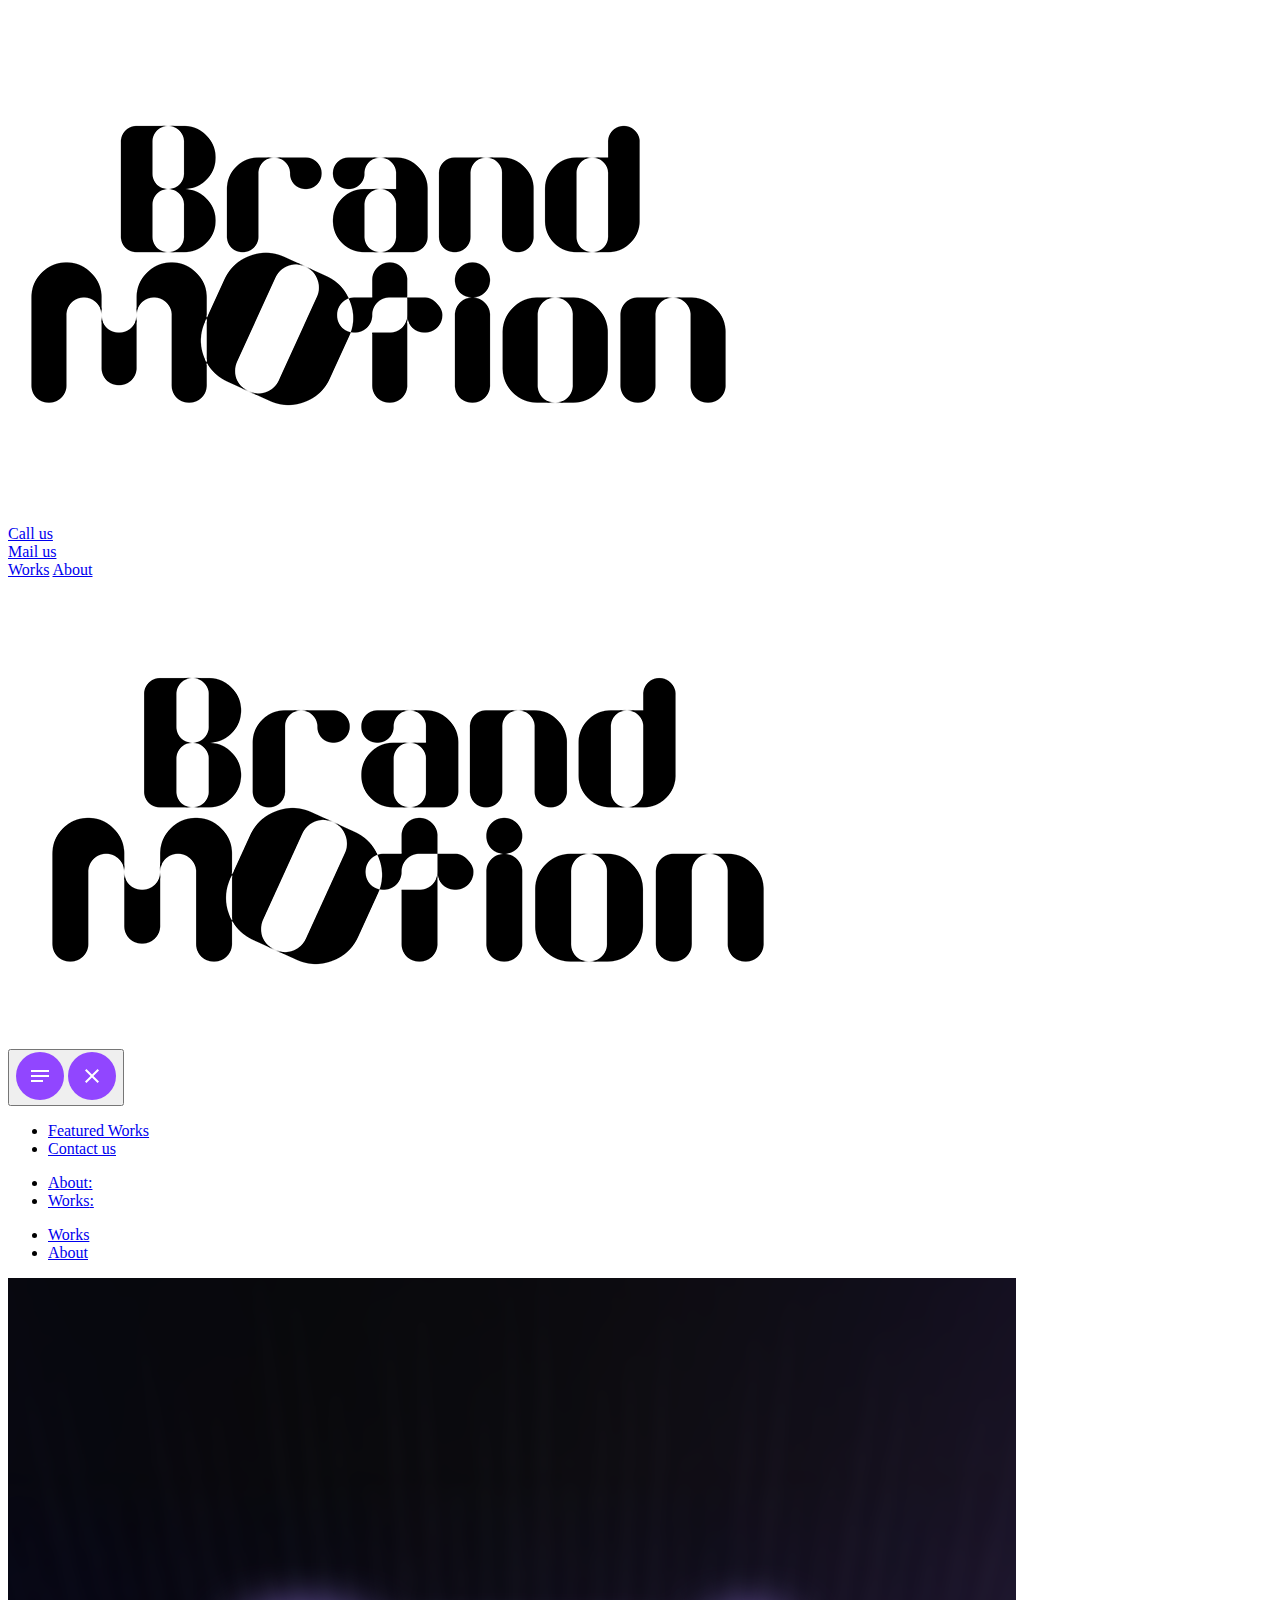
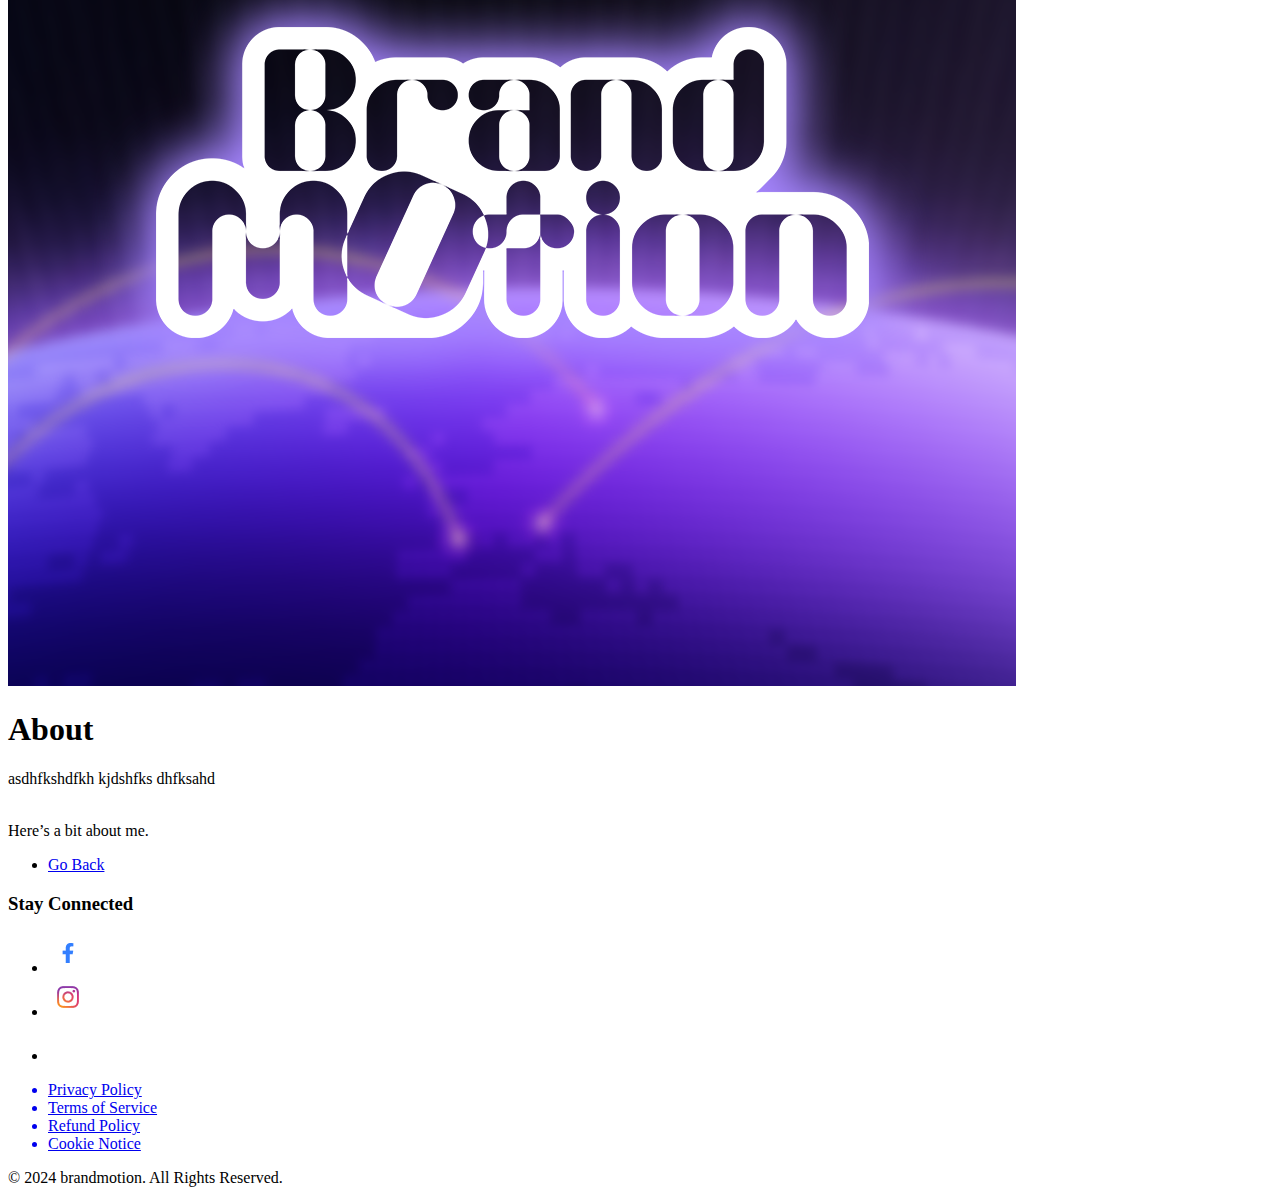
==== commit 320eddd3: "1" ====
--- a/about/index.html
+++ b/about/index.html
@@ -1,16 +1,16 @@
-<!DOCTYPE html>
-<html lang="en" class="h-full min-h-screen font-sans subpixel-antialiased bg-twitch-eigengrau">
-<head>
-    <meta charset="utf-8">
-    <meta name="viewport" content="width=device-width,initial-scale=1">
-    <link rel="stylesheet" href="/css/app.css">
-    <link rel="shortcut icon" href="/favicon.ico">
-    <link rel="icon" type="image/png" sizes="16x16" href="/images/favicon-16x16.png">
-    <link rel="icon" type="image/png" sizes="32x32" href="/images/favicon-32x32.png">
-    <title>About | Brand Motion</title>
-    
-</head>
-<body class="relative flex flex-col h-full min-h-screen">
+<!DOCTYPE html>
+<html lang="en" class="h-full min-h-screen font-sans subpixel-antialiased bg-twitch-eigengrau">
+<head>
+    <meta charset="utf-8">
+    <meta name="viewport" content="width=device-width,initial-scale=1">
+    <link rel="stylesheet" href="css/app.css">
+    <link rel="shortcut icon" href="/favicon.ico">
+    <link rel="icon" type="image/png" sizes="16x16" href="/images/favicon-16x16.png">
+    <link rel="icon" type="image/png" sizes="32x32" href="/images/favicon-32x32.png">
+    <title>About | Brand Motion</title>
+    
+</head>
+<body class="relative flex flex-col h-full min-h-screen">
     
 <div class="z-10 flex flex-col -mb-6 text-white transition grow">
     <div class="hidden w-full mx-auto h-36 max-w-screen-2xl xl:inline-block">
@@ -18,7 +18,7 @@
       <div class="relative z-10 flex flex-row items-center px-2">
           <div class="relative flex items-center justify-center w-48 mt-2 ml-10 shrink-0"><a
                   href="/" class="w-full aspect-w-2 aspect-h-1"><img
-                      alt="Twitchcon Home" class="object-contain w-full h-full -mt-2"
+                      alt="brandmotion Home" class="object-contain w-full h-full -mt-2"
                       src="/images/tc23_logo_clean.png"></a></div>
           <div class="flex flex-col justify-between flex-1 h-full py-6 ml-10 text-sm">
               <div>
@@ -64,7 +64,7 @@
           <div class="flex flex-row items-center w-full px-2">
               <div class="flex items-start w-1/2 my-4 h-14"><a href="/"><img
                           aria-label="Mobile Navigation Icon" aria-haspopup="true" class="h-[72px] w-32"
-                          src="/images/tc23_logo_no-pill.png" alt="TwitchCon Home"></a></div>
+                          src="/images/tc23_logo_no-pill.png" alt="brandmotion Home"></a></div>
               <div class="flex items-start justify-end w-1/2 h-12 mr-3">
                   <button
                       id="menuToggleButton"
@@ -139,7 +139,7 @@
                         <div class="overflow-hidden rounded-3xl">
                             <div class="overflow-hidden bg-white rounded-t-xl lg:rounded-t-3xl">
                                 <div class="aspect-w-16 aspect-h-9">
-                                    <a href="https://brandmotion.github.io/web/about/">
+                                    <a href="/about/">
                                         <div class="h-full">
                                             
                                                 <img src="/images/2024-highlights-1.png" alt="About" class="object-cover w-full h-full">
@@ -255,19 +255,18 @@
 
 
 </div>
-
-
-
-
-
-
-
-
-
-
-
-
-    
-    <script src="/js/app.js"></script>
-</body>
+
+
+
+
+
+
+
+
+
+
+
+    
+    <script src="/js/app.js"></script>
+</body>
 </html>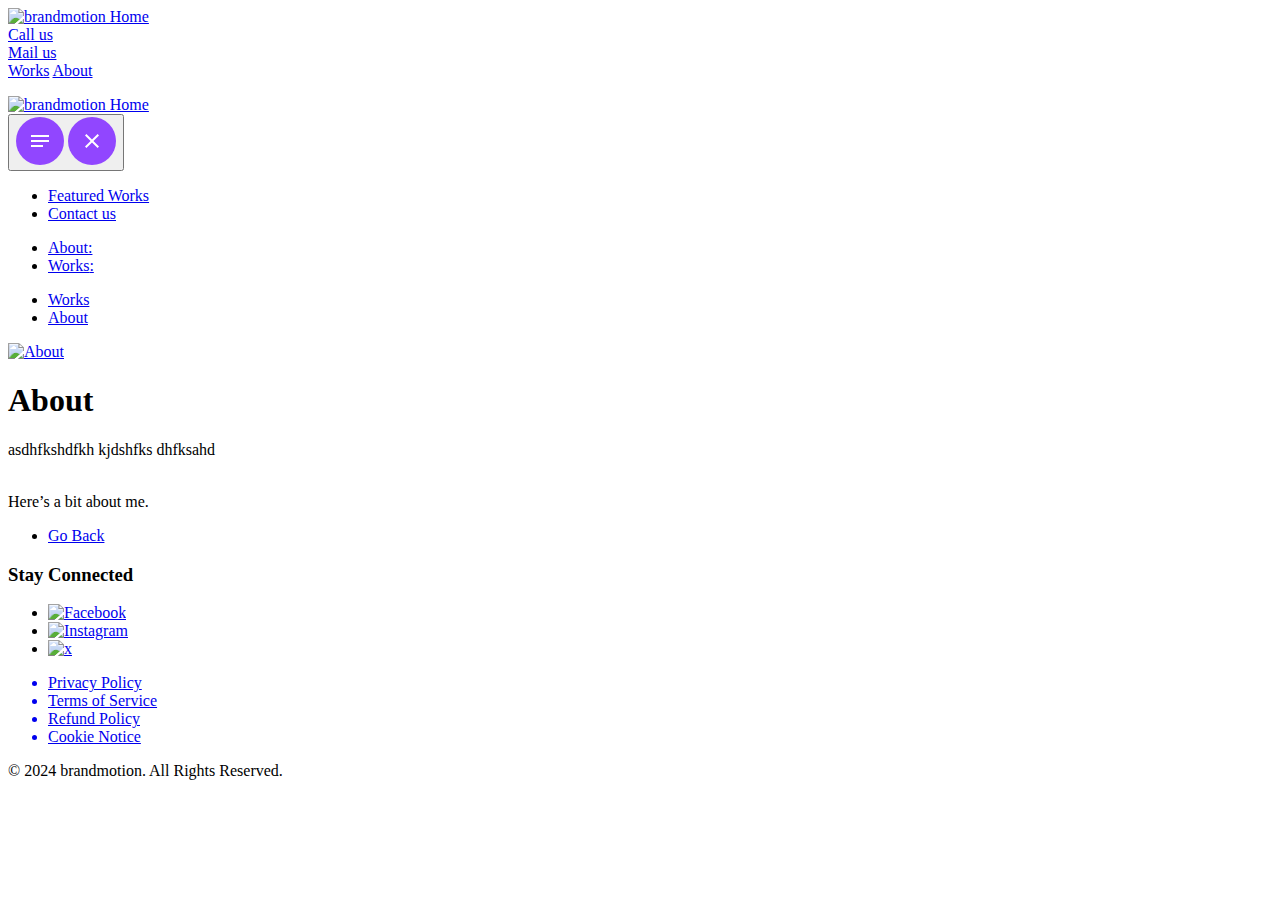
==== commit 04a9a29c: "1" ====
--- a/about/index.html
+++ b/about/index.html
@@ -5,8 +5,8 @@
     <meta name="viewport" content="width=device-width,initial-scale=1">
     <link rel="stylesheet" href="css/app.css">
     <link rel="shortcut icon" href="/favicon.ico">
-    <link rel="icon" type="image/png" sizes="16x16" href="/images/favicon-16x16.png">
-    <link rel="icon" type="image/png" sizes="32x32" href="/images/favicon-32x32.png">
+    <link rel="icon" type="image/png" sizes="16x16" href="images/favicon-16x16.png">
+    <link rel="icon" type="image/png" sizes="32x32" href="images/favicon-32x32.png">
     <title>About | Brand Motion</title>
     
 </head>
@@ -19,7 +19,7 @@
           <div class="relative flex items-center justify-center w-48 mt-2 ml-10 shrink-0"><a
                   href="/" class="w-full aspect-w-2 aspect-h-1"><img
                       alt="brandmotion Home" class="object-contain w-full h-full -mt-2"
-                      src="/images/tc23_logo_clean.png"></a></div>
+                      src="images/tc23_logo_clean.png"></a></div>
           <div class="flex flex-col justify-between flex-1 h-full py-6 ml-10 text-sm">
               <div>
                   <div class="flex flex-row items-center justify-center text-sm">
@@ -64,7 +64,7 @@
           <div class="flex flex-row items-center w-full px-2">
               <div class="flex items-start w-1/2 my-4 h-14"><a href="/"><img
                           aria-label="Mobile Navigation Icon" aria-haspopup="true" class="h-[72px] w-32"
-                          src="/images/tc23_logo_no-pill.png" alt="brandmotion Home"></a></div>
+                          src="images/tc23_logo_no-pill.png" alt="brandmotion Home"></a></div>
               <div class="flex items-start justify-end w-1/2 h-12 mr-3">
                   <button
                       id="menuToggleButton"
@@ -142,7 +142,7 @@
                                     <a href="/about/">
                                         <div class="h-full">
                                             
-                                                <img src="/images/2024-highlights-1.png" alt="About" class="object-cover w-full h-full">
+                                                <img src="images/2024-highlights-1.png" alt="About" class="object-cover w-full h-full">
                                             
                                         </div>
                                     </a>
@@ -221,12 +221,12 @@
 					<ul class="flex flex-row -mx-2 gap-x-2">
 						
 						<li><a href="https://www.facebook.com/brandmotion" target="_blank"><img
-									src="/images/Facebook.png" alt="Facebook"></a></li>
+									src="images/Facebook.png" alt="Facebook"></a></li>
 						<li><a href="https://www.instagram.com/brandmotion/" target="_blank"><img
-									src="/images/Instagram.png" alt="Instagram"></a></li>
+									src="images/Instagram.png" alt="Instagram"></a></li>
 						
 						<li><a href="https://twitter.com/brandmotion" target="_blank"><img
-									src="/images/x-update.png" alt="x"></a></li>
+									src="images/x-update.png" alt="x"></a></li>
 					</ul>
 				</div>
 				<div class="mb-8 space-y-10 lg:space-x-24 lg:space-y-0 lg:mb-0"></div>
